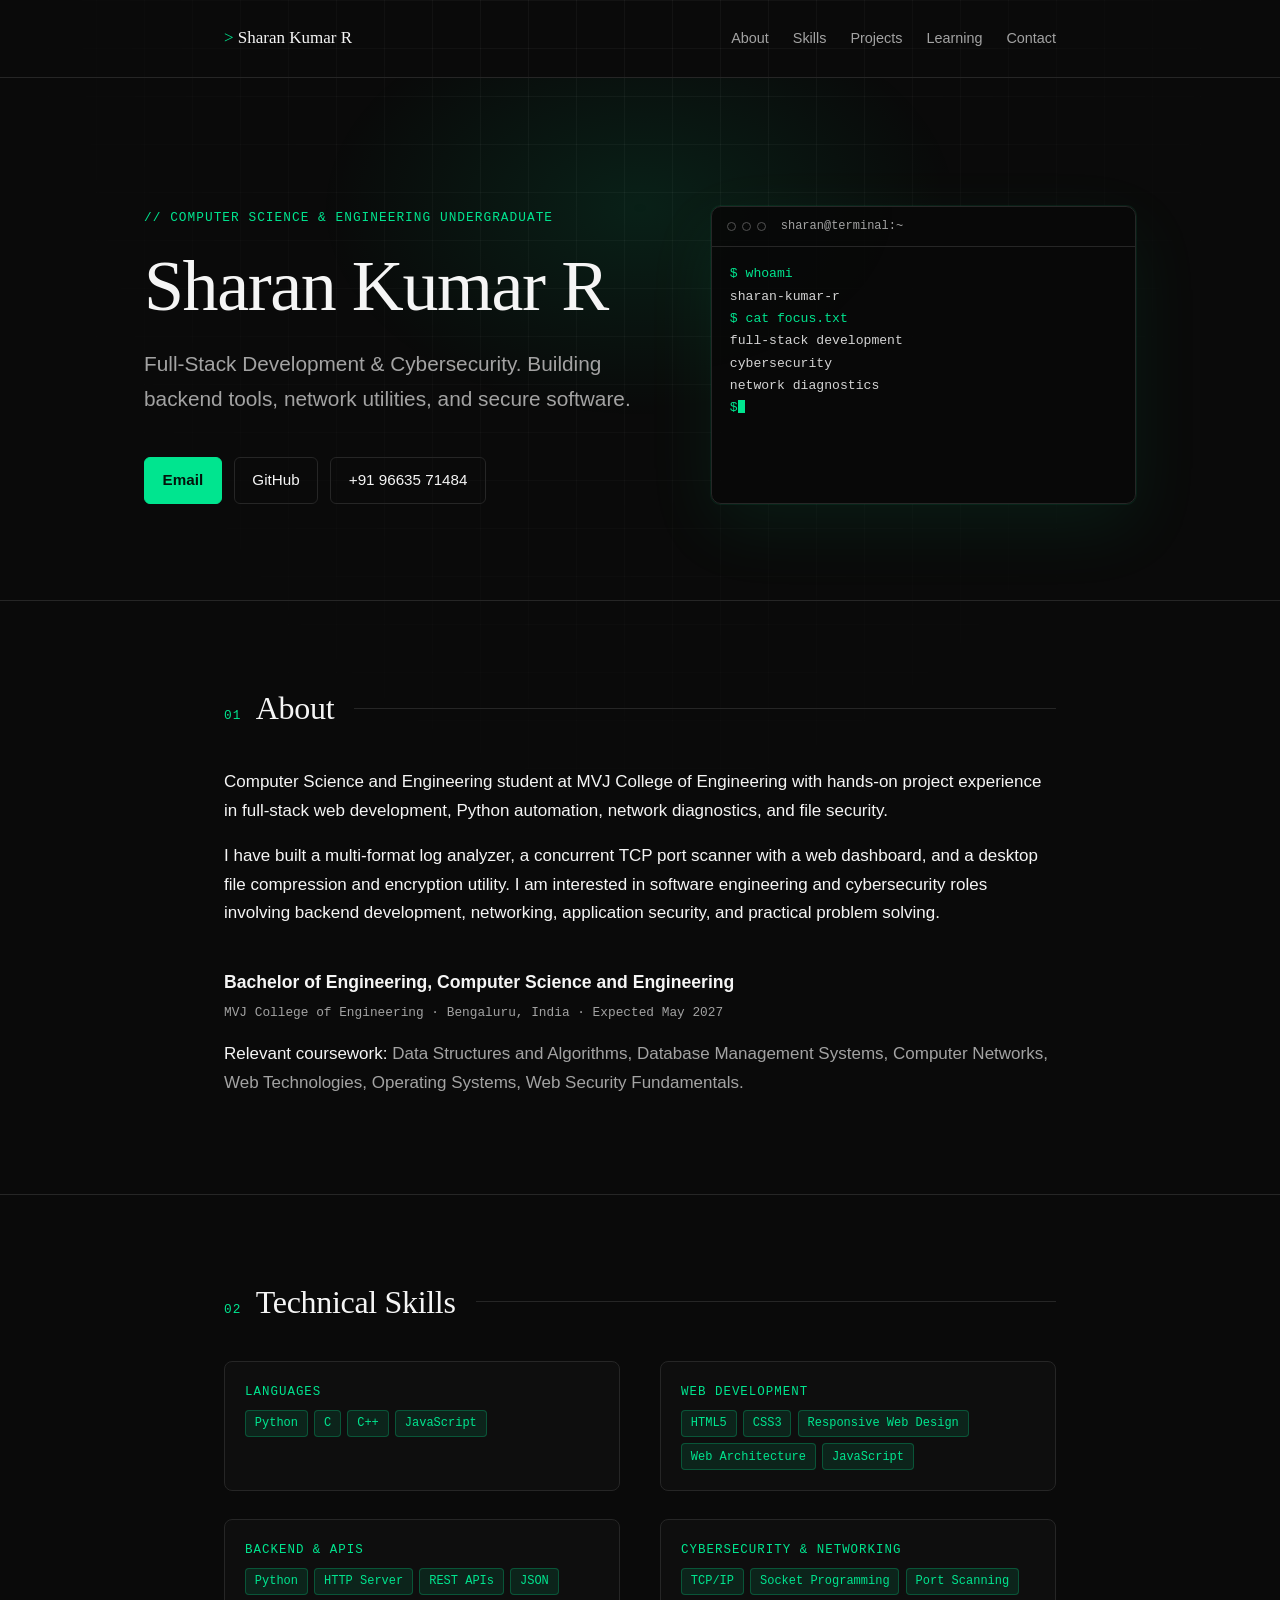
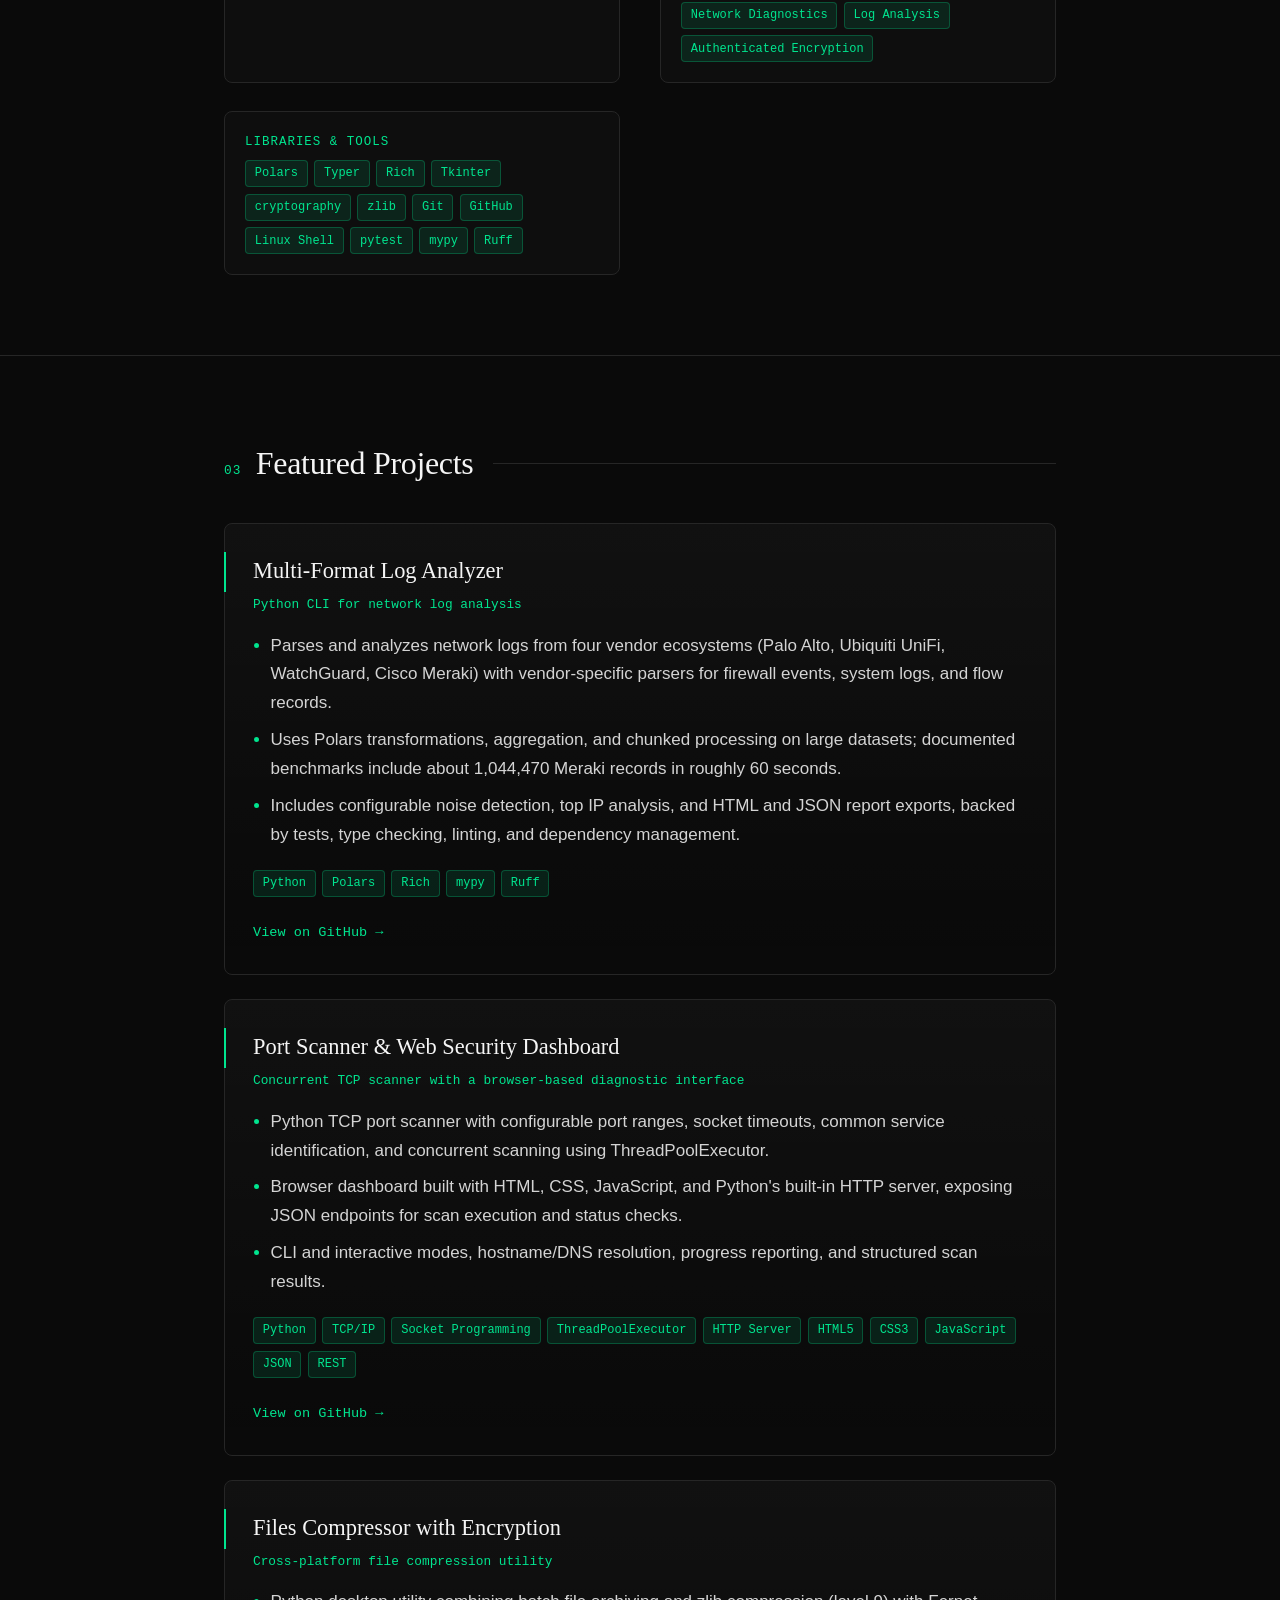
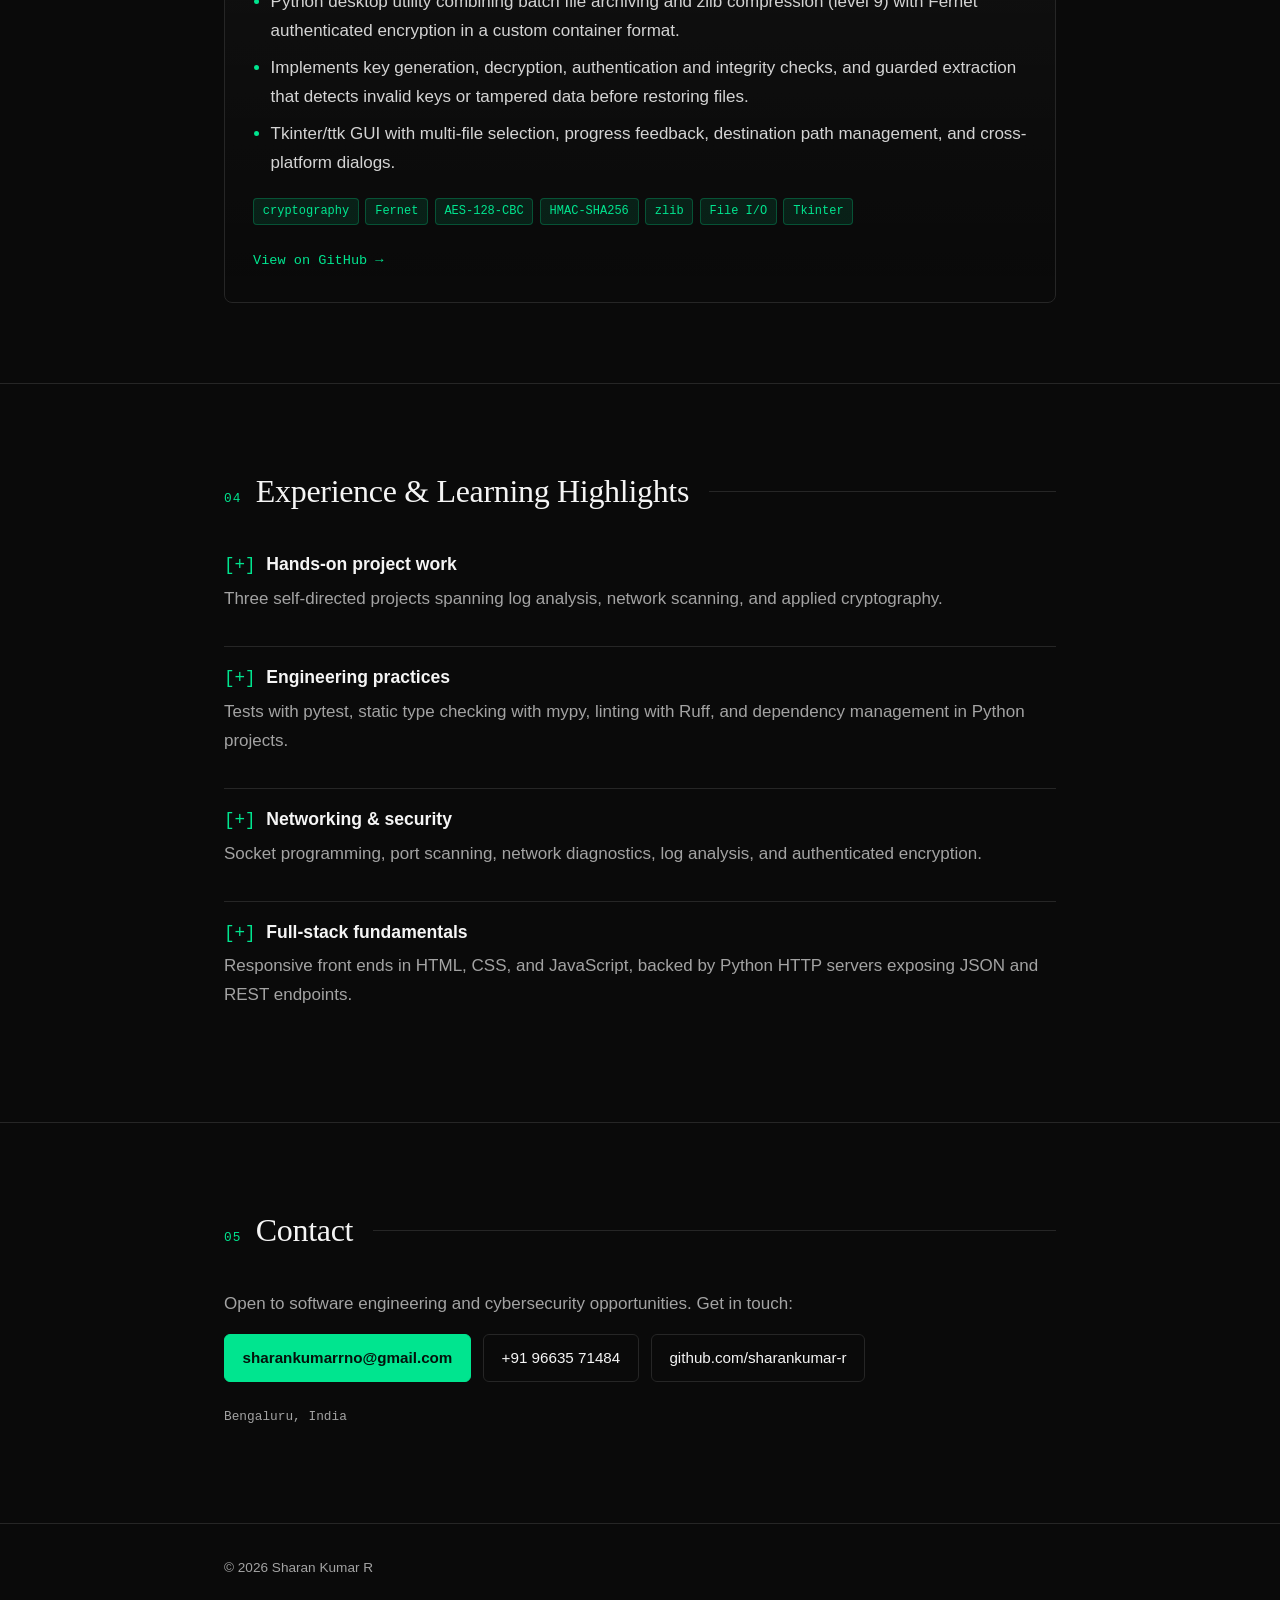
==== Sharan Kumar R — Computer Science Student.html @ fef44f64 "Separate HTML, CSS, and JavaScript into standalone files" ====
<!DOCTYPE html>
<html lang="en">
<head>
  <meta charset="utf-8">
  <meta name="viewport" content="width=device-width, initial-scale=1, viewport-fit=cover">
  <title>Sharan Kumar R — Computer Science Student</title>
  <meta name="description" content="Portfolio of Sharan Kumar R, Computer Science & Engineering undergraduate focused on full-stack development and cybersecurity.">
  <meta name="color-scheme" content="dark">
  <link rel="stylesheet" href="style.css">
</head>
<body>
  <a class="skip" href="#main">Skip to content</a>

  <header class="top">
    <div class="wrap">
      <a class="brand" href="#top">Sharan Kumar R</a>
      <nav aria-label="Primary">
        <ul>
          <li><a href="#about">About</a></li>
          <li><a href="#skills">Skills</a></li>
          <li><a href="#projects">Projects</a></li>
          <li><a href="#learning">Learning</a></li>
          <li><a href="#contact">Contact</a></li>
        </ul>
      </nav>
    </div>
  </header>

  <main id="main">
    <div class="hero" id="top">
      <div class="wrap">
        <div class="hero-text">
          <p class="eyebrow">Computer Science &amp; Engineering Undergraduate</p>
          <h1>Sharan Kumar R</h1>
          <p class="lead">Full-Stack Development &amp; Cybersecurity. Building backend tools, network utilities, and secure software.</p>
          <ul class="links" aria-label="Contact links">
            <li><a href="mailto:sharankumarrno@gmail.com">Email</a></li>
            <li><a href="https://github.com/sharankumar-r" rel="noopener">GitHub</a></li>
            <li><a href="tel:+919663571484">+91 96635 71484</a></li>
          </ul>
        </div>
        <div class="term" aria-hidden="true">
          <div class="term-bar"><i></i><i></i><i></i><b>sharan@terminal:~</b></div>
          <pre id="term-out"></pre>
        </div>
      </div>
    </div>

    <section id="about" aria-labelledby="about-h">
      <div class="wrap">
        <h2 id="about-h">About</h2>
        <p>Computer Science and Engineering student at MVJ College of Engineering with hands-on project experience in full-stack web development, Python automation, network diagnostics, and file security.</p>
        <p>I have built a multi-format log analyzer, a concurrent TCP port scanner with a web dashboard, and a desktop file compression and encryption utility. I am interested in software engineering and cybersecurity roles involving backend development, networking, application security, and practical problem solving.</p>

        <div class="edu">
          <h3>Bachelor of Engineering, Computer Science and Engineering</h3>
          <p class="meta">MVJ College of Engineering · Bengaluru, India · Expected May 2027</p>
          <p class="muted"><strong style="color:var(--fg);font-weight:500">Relevant coursework:</strong> Data Structures and Algorithms, Database Management Systems, Computer Networks, Web Technologies, Operating Systems, Web Security Fundamentals.</p>
        </div>
      </div>
    </section>

    <section id="skills" aria-labelledby="skills-h">
      <div class="wrap">
        <h2 id="skills-h">Technical Skills</h2>
        <dl class="skills" id="skills-list"></dl>
      </div>
    </section>

    <section id="projects" aria-labelledby="projects-h">
      <div class="wrap">
        <h2 id="projects-h">Featured Projects</h2>
        <div class="projects" id="projects-list"></div>
      </div>
    </section>

    <section id="learning" aria-labelledby="learning-h">
      <div class="wrap">
        <h2 id="learning-h">Experience &amp; Learning Highlights</h2>
        <ul class="highlights">
          <li><h3>Hands-on project work</h3><p class="muted">Three self-directed projects spanning log analysis, network scanning, and applied cryptography.</p></li>
          <li><h3>Engineering practices</h3><p class="muted">Tests with pytest, static type checking with mypy, linting with Ruff, and dependency management in Python projects.</p></li>
          <li><h3>Networking &amp; security</h3><p class="muted">Socket programming, port scanning, network diagnostics, log analysis, and authenticated encryption.</p></li>
          <li><h3>Full-stack fundamentals</h3><p class="muted">Responsive front ends in HTML, CSS, and JavaScript, backed by Python HTTP servers exposing JSON and REST endpoints.</p></li>
        </ul>
      </div>
    </section>

    <section id="contact" aria-labelledby="contact-h">
      <div class="wrap">
        <h2 id="contact-h">Contact</h2>
        <p class="muted">Open to software engineering and cybersecurity opportunities. Get in touch:</p>
        <ul class="links">
          <li><a href="mailto:sharankumarrno@gmail.com">sharankumarrno@gmail.com</a></li>
          <li><a href="tel:+919663571484">+91 96635 71484</a></li>
          <li><a href="https://github.com/sharankumar-r" rel="noopener">github.com/sharankumar-r</a></li>
        </ul>
        <p class="meta" style="margin-top:1.5rem">Bengaluru, India</p>
      </div>
    </section>
  </main>

  <footer>
    <div class="wrap">© <span id="year">2026</span> Sharan Kumar R</div>
  </footer>

  <noscript>
    <div class="wrap" style="padding-bottom:2rem">
      <p class="muted">Skills and projects require JavaScript. See GitHub: <a href="https://github.com/sharankumar-r">github.com/sharankumar-r</a>.</p>
    </div>
  </noscript>

  <script src="script.js"></script>
</body>
</html>
---- style.css ----
:root {
  --bg: #0a0a0a;
  --fg: #f5f5f5;
  --muted: #a3a3a3;
  --border: #262626;
  --border-hover: #525252;
  --accent: #00e58f;
  --accent-dim: rgba(0, 229, 143, 0.1);
  --serif: Georgia, "Times New Roman", serif;
  --sans: -apple-system, BlinkMacSystemFont, "Segoe UI", Roboto, Helvetica, Arial, sans-serif;
  --mono: ui-monospace, SFMono-Regular, Menlo, Consolas, monospace;
  --wrap: 880px;
  box-sizing: border-box;
  padding-top: env(safe-area-inset-top, 0px);
  padding-bottom: env(safe-area-inset-bottom, 0px);
}

*,
*::before,
*::after {
  box-sizing: inherit;
}

html {
  scroll-behavior: smooth;
  scroll-padding-top: 2rem;
  background: var(--bg);
}

body {
  margin: 0;
  background: transparent;
  color: var(--fg);
  font: 1.0625rem/1.7 var(--sans);
  -webkit-font-smoothing: antialiased;
  counter-reset: s;
}

body::before {
  content: "";
  position: fixed;
  inset: 0;
  z-index: -1;
  pointer-events: none;
  background-image:
    linear-gradient(rgba(255, 255, 255, 0.04) 1px, transparent 1px),
    linear-gradient(90deg, rgba(255, 255, 255, 0.04) 1px, transparent 1px);
  background-size: 48px 48px;
  -webkit-mask-image: radial-gradient(ellipse at 50% 0, #000 15%, transparent 70%);
  mask-image: radial-gradient(ellipse at 50% 0, #000 15%, transparent 70%);
}

::selection {
  background: var(--accent);
  color: #000;
}

@media (prefers-reduced-motion: reduce) {
  html {
    scroll-behavior: auto;
  }
  * {
    transition: none !important;
  }
}

a {
  color: inherit;
  text-decoration-color: var(--border-hover);
  text-underline-offset: 0.25em;
  transition: text-decoration-color 0.2s, color 0.2s;
}

a:hover {
  text-decoration-color: var(--fg);
}

:focus-visible {
  outline: 2px solid var(--fg);
  outline-offset: 3px;
}

.skip {
  position: absolute;
  left: -999px;
  top: 0;
  background: var(--fg);
  color: var(--bg);
  padding: 0.5rem 1rem;
}

.skip:focus {
  left: 1rem;
  top: 1rem;
  z-index: 10;
}

.wrap {
  max-width: var(--wrap);
  margin: 0 auto;
  padding: 0 1.5rem;
}

header.top {
  padding: 1.5rem 0;
  border-bottom: 1px solid var(--border);
}

header.top .wrap {
  display: flex;
  justify-content: space-between;
  align-items: center;
  gap: 1rem;
  flex-wrap: wrap;
}

.brand {
  font-family: var(--serif);
  text-decoration: none;
}

.brand::before {
  content: "> ";
  color: var(--accent);
}

nav ul {
  display: flex;
  gap: 1.5rem;
  list-style: none;
  margin: 0;
  padding: 0;
  flex-wrap: wrap;
}

nav a {
  color: var(--muted);
  text-decoration: none;
  font-size: 0.9rem;
}

nav a:hover {
  color: var(--accent);
}

.hero {
  position: relative;
  overflow: hidden;
  padding: clamp(4rem, 12vw, 8rem) 0 clamp(3rem, 8vw, 6rem);
}

.hero::before {
  content: "";
  position: absolute;
  top: -80px;
  left: 50%;
  width: 640px;
  max-width: 100%;
  height: 420px;
  transform: translateX(-50%);
  background: radial-gradient(closest-side, var(--accent-dim), transparent);
  pointer-events: none;
  z-index: -1;
}

.hero .wrap {
  max-width: 1040px;
  display: grid;
  grid-template-columns: minmax(0, 1.1fr) minmax(0, 0.9fr);
  gap: 3rem;
  align-items: center;
}

@media (max-width: 860px) {
  .hero .wrap {
    grid-template-columns: 1fr;
  }
}

.eyebrow {
  font-family: var(--mono);
  font-size: 0.8rem;
  letter-spacing: 0.08em;
  text-transform: uppercase;
  color: var(--accent);
  margin: 0 0 1.25rem;
}

.eyebrow::before {
  content: "// ";
}

h1 {
  font-family: var(--serif);
  font-weight: 400;
  font-size: clamp(2.5rem, 8vw, 4.5rem);
  line-height: 1.08;
  letter-spacing: -0.02em;
  margin: 0 0 1.25rem;
}

.lead {
  font-size: clamp(1.1rem, 2.5vw, 1.3rem);
  color: var(--muted);
  margin: 0 0 2.5rem;
  max-width: 34em;
}

.links {
  display: flex;
  flex-wrap: wrap;
  gap: 0.75rem;
  list-style: none;
  margin: 0;
  padding: 0;
}

.links a {
  display: inline-block;
  padding: 0.6rem 1.1rem;
  border: 1px solid var(--border);
  border-radius: 6px;
  text-decoration: none;
  font-size: 0.95rem;
  transition: border-color 0.2s;
}

.links a:hover {
  border-color: var(--accent);
  color: var(--accent);
}

.links li:first-child a {
  background: var(--accent);
  border-color: var(--accent);
  color: #04120b;
  font-weight: 600;
}

.links li:first-child a:hover {
  background: transparent;
  color: var(--accent);
}

.term {
  border: 1px solid var(--border);
  border-radius: 10px;
  background: rgba(8, 8, 8, 0.9);
  box-shadow: 0 0 0 1px rgba(0, 229, 143, 0.08), 0 24px 70px rgba(0, 229, 143, 0.08);
  overflow: hidden;
  font-family: var(--mono);
  font-size: 0.82rem;
}

.term-bar {
  display: flex;
  align-items: center;
  gap: 0.4rem;
  padding: 0.6rem 0.9rem;
  border-bottom: 1px solid var(--border);
  color: var(--muted);
}

.term-bar i {
  width: 9px;
  height: 9px;
  border-radius: 50%;
  border: 1px solid var(--border-hover);
}

.term-bar b {
  margin-left: 0.5rem;
  font-weight: 400;
  font-size: 0.75rem;
}

.term pre {
  margin: 0;
  padding: 1rem 1.1rem;
  min-height: 16rem;
  white-space: pre-wrap;
  color: #d4d4d4;
  line-height: 1.7;
  font: inherit;
}

.term .p,
.term .ok {
  color: var(--accent);
}

.caret {
  display: inline-block;
  width: 0.55em;
  height: 1em;
  background: var(--accent);
  vertical-align: -0.15em;
  animation: blink 1s steps(2) infinite;
}

@keyframes blink {
  50% {
    opacity: 0;
  }
}

@media (prefers-reduced-motion: reduce) {
  .caret {
    animation: none;
  }
}

section {
  padding: clamp(3rem, 7vw, 5rem) 0;
  border-top: 1px solid var(--border);
}

h2 {
  font-family: var(--serif);
  font-weight: 400;
  font-size: clamp(1.6rem, 4vw, 2rem);
  margin: 0 0 2rem;
  letter-spacing: -0.01em;
}

section h2 {
  display: flex;
  align-items: baseline;
}

section h2::before {
  counter-increment: s;
  content: "0" counter(s);
  font-family: var(--mono);
  font-size: 0.8rem;
  color: var(--accent);
  margin-right: 0.9rem;
  letter-spacing: 0.08em;
}

section h2::after {
  content: "";
  flex: 1;
  height: 1px;
  background: var(--border);
  margin-left: 1.25rem;
  align-self: center;
}

h3 {
  font-size: 1.1rem;
  font-weight: 600;
  margin: 0 0 0.25rem;
}

p {
  margin: 0 0 1rem;
}

.muted {
  color: var(--muted);
}

.meta {
  font-family: var(--mono);
  font-size: 0.8rem;
  color: var(--muted);
}

.edu {
  margin-top: 2.5rem;
}

.skills {
  display: grid;
  gap: 1.75rem 2.5rem;
  grid-template-columns: repeat(auto-fit, minmax(260px, 1fr));
  margin: 0;
}

.skills > div {
  border: 1px solid var(--border);
  border-radius: 8px;
  padding: 1.25rem;
  background: rgba(255, 255, 255, 0.02);
  transition: border-color 0.2s;
}

.skills > div:hover {
  border-color: rgba(0, 229, 143, 0.4);
}

.skills dt {
  font-family: var(--mono);
  font-size: 0.78rem;
  letter-spacing: 0.08em;
  text-transform: uppercase;
  color: var(--accent);
  margin-bottom: 0.4rem;
}

.skills dd {
  margin: 0;
}

.skills dd .tags {
  margin: 0;
}

.projects {
  display: grid;
  gap: 1.5rem;
}

.card {
  position: relative;
  background: linear-gradient(180deg, rgba(255, 255, 255, 0.03), transparent);
  border: 1px solid var(--border);
  border-radius: 8px;
  padding: 1.75rem;
  transition: border-color 0.2s, box-shadow 0.2s;
}

.card::before {
  content: "";
  position: absolute;
  left: -1px;
  top: 1.75rem;
  width: 2px;
  height: 2.5rem;
  background: var(--accent);
}

.card:hover,
.card:focus-within {
  border-color: rgba(0, 229, 143, 0.45);
  box-shadow: 0 0 36px rgba(0, 229, 143, 0.08);
}

.card h3 {
  font-family: var(--serif);
  font-weight: 400;
  font-size: 1.4rem;
}

.card .sub {
  font-family: var(--mono);
  font-size: 0.8rem;
  color: var(--accent);
  margin: 0 0 1rem;
}

.card ul.points {
  margin: 0 0 1.25rem;
  padding-left: 1.1rem;
  color: #d4d4d4;
}

.card ul.points li {
  margin-bottom: 0.5rem;
}

.card ul.points li::marker {
  color: var(--accent);
}

.tags {
  display: flex;
  flex-wrap: wrap;
  gap: 0.4rem;
  list-style: none;
  margin: 0 0 1.25rem;
  padding: 0;
}

.tags li {
  border: 1px solid rgba(0, 229, 143, 0.25);
  border-radius: 4px;
  padding: 0.15rem 0.55rem;
  font-family: var(--mono);
  font-size: 0.75rem;
  color: var(--accent);
  background: var(--accent-dim);
}

.card a.repo {
  color: var(--accent);
  text-decoration: none;
  font-family: var(--mono);
  font-size: 0.85rem;
}

.card a.repo:hover {
  text-decoration: underline;
}

.highlights {
  list-style: none;
  margin: 0;
  padding: 0;
}

.highlights li {
  padding: 1rem 0;
  border-bottom: 1px solid var(--border);
}

.highlights li:first-child {
  padding-top: 0;
}

.highlights li:last-child {
  border-bottom: 0;
}

.highlights h3::before {
  content: "[+] ";
  color: var(--accent);
  font-family: var(--mono);
  font-weight: 400;
}

footer {
  border-top: 1px solid var(--border);
  padding: 2rem 0;
  color: var(--muted);
  font-size: 0.85rem;
}

@media (max-width: 480px) {
  .card {
    padding: 1.25rem;
  }
  nav ul {
    gap: 1rem;
  }
}
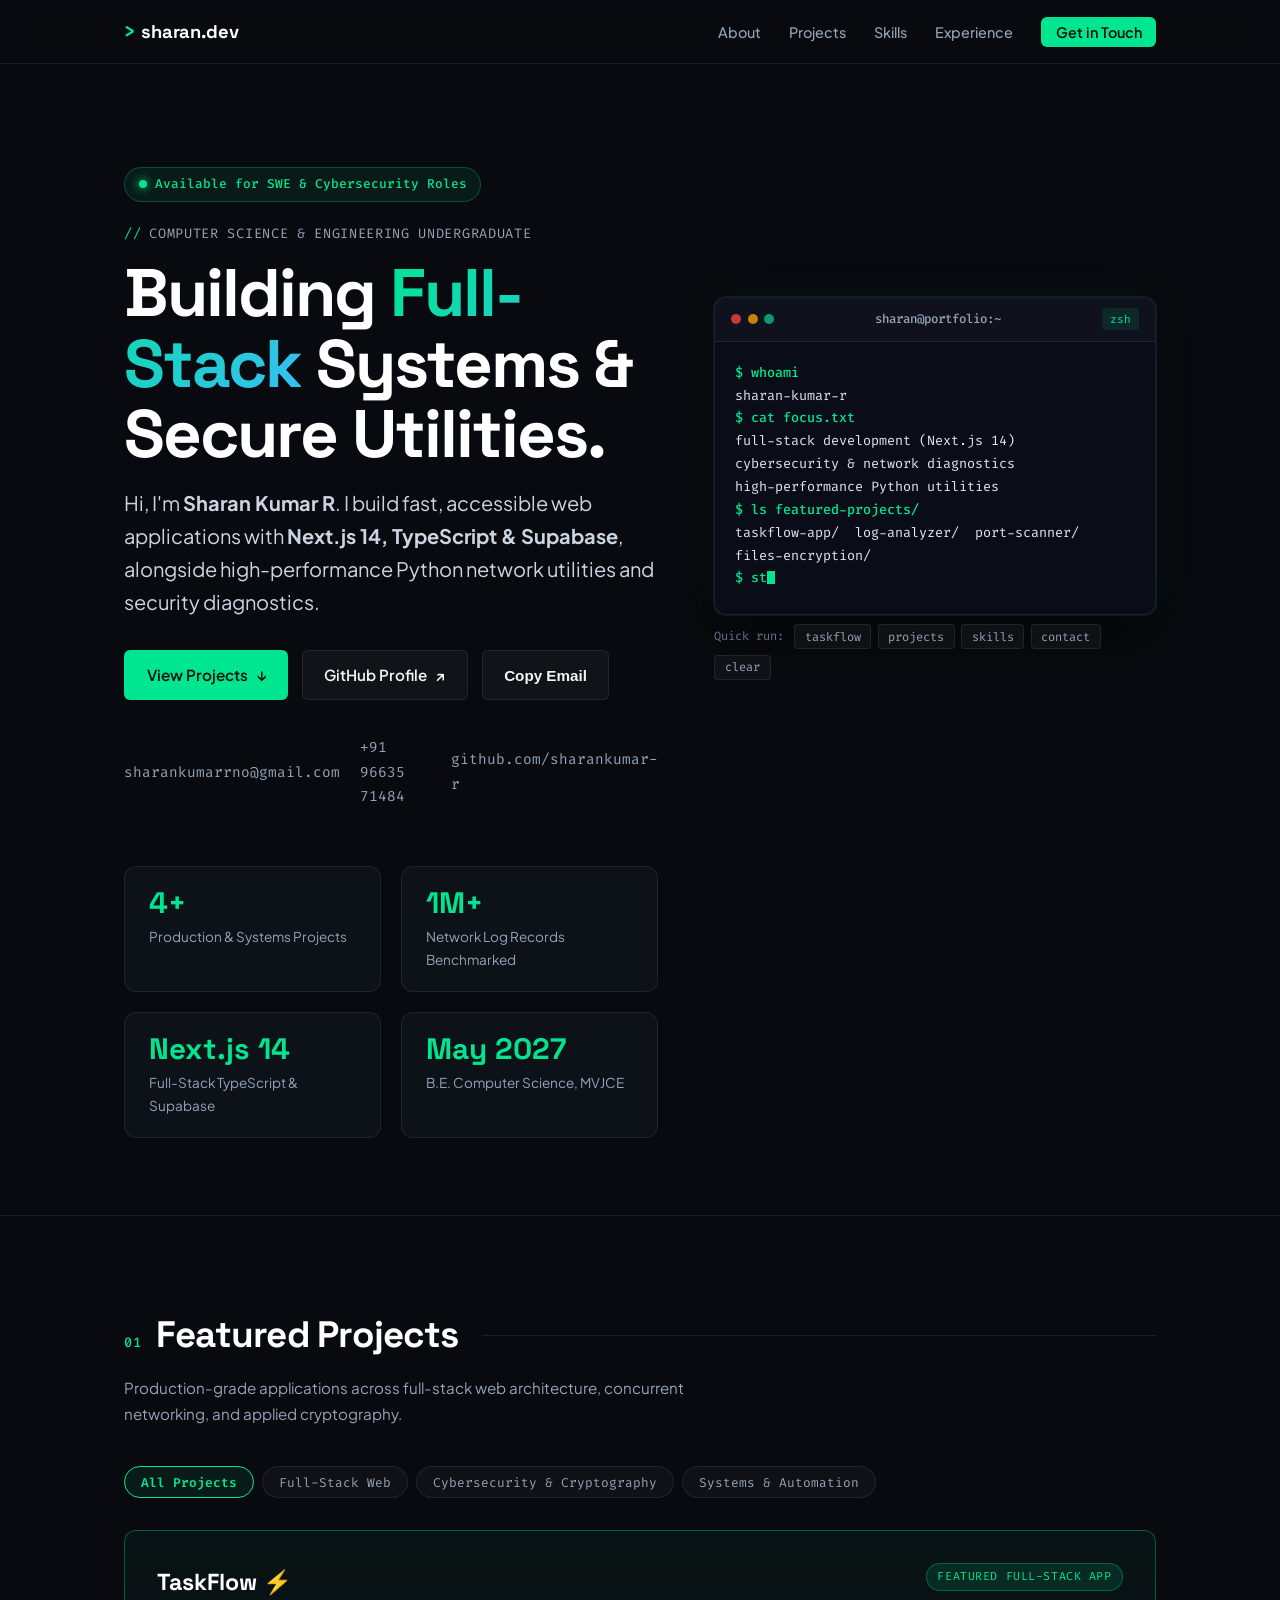
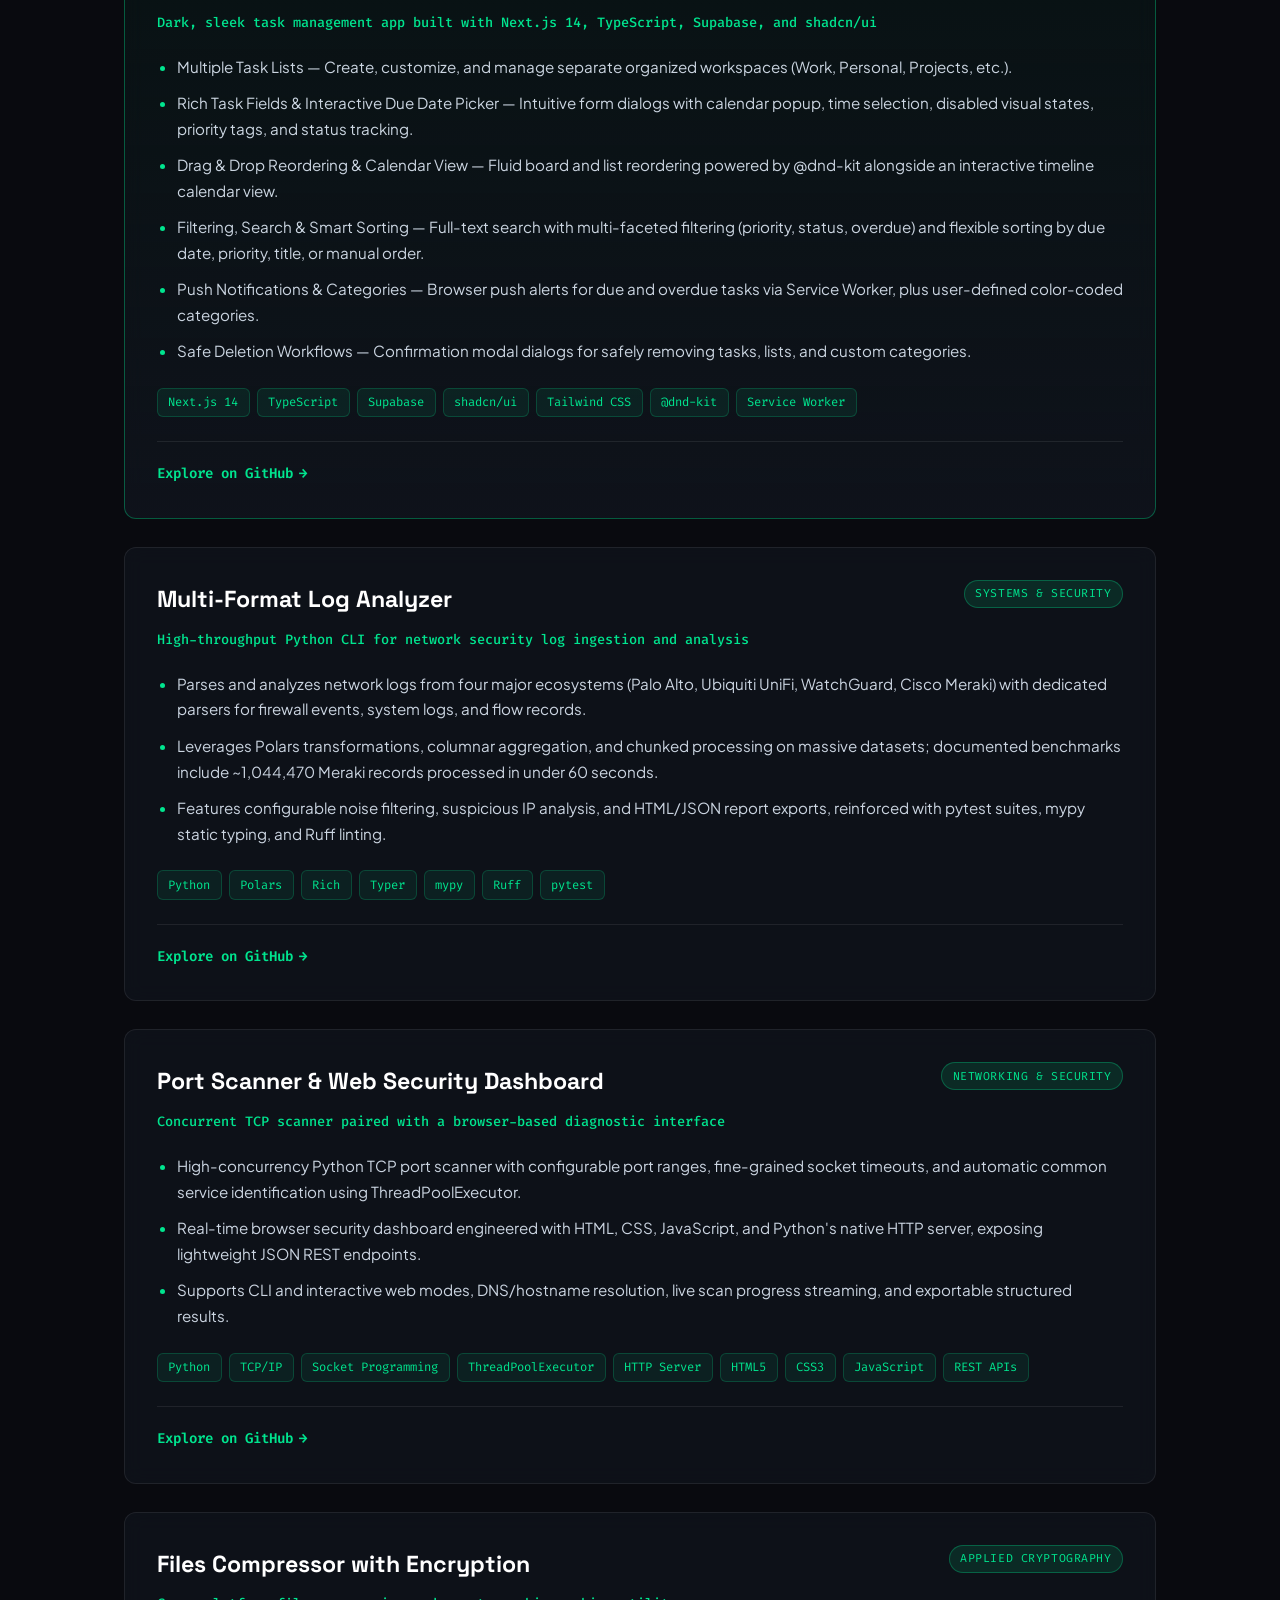
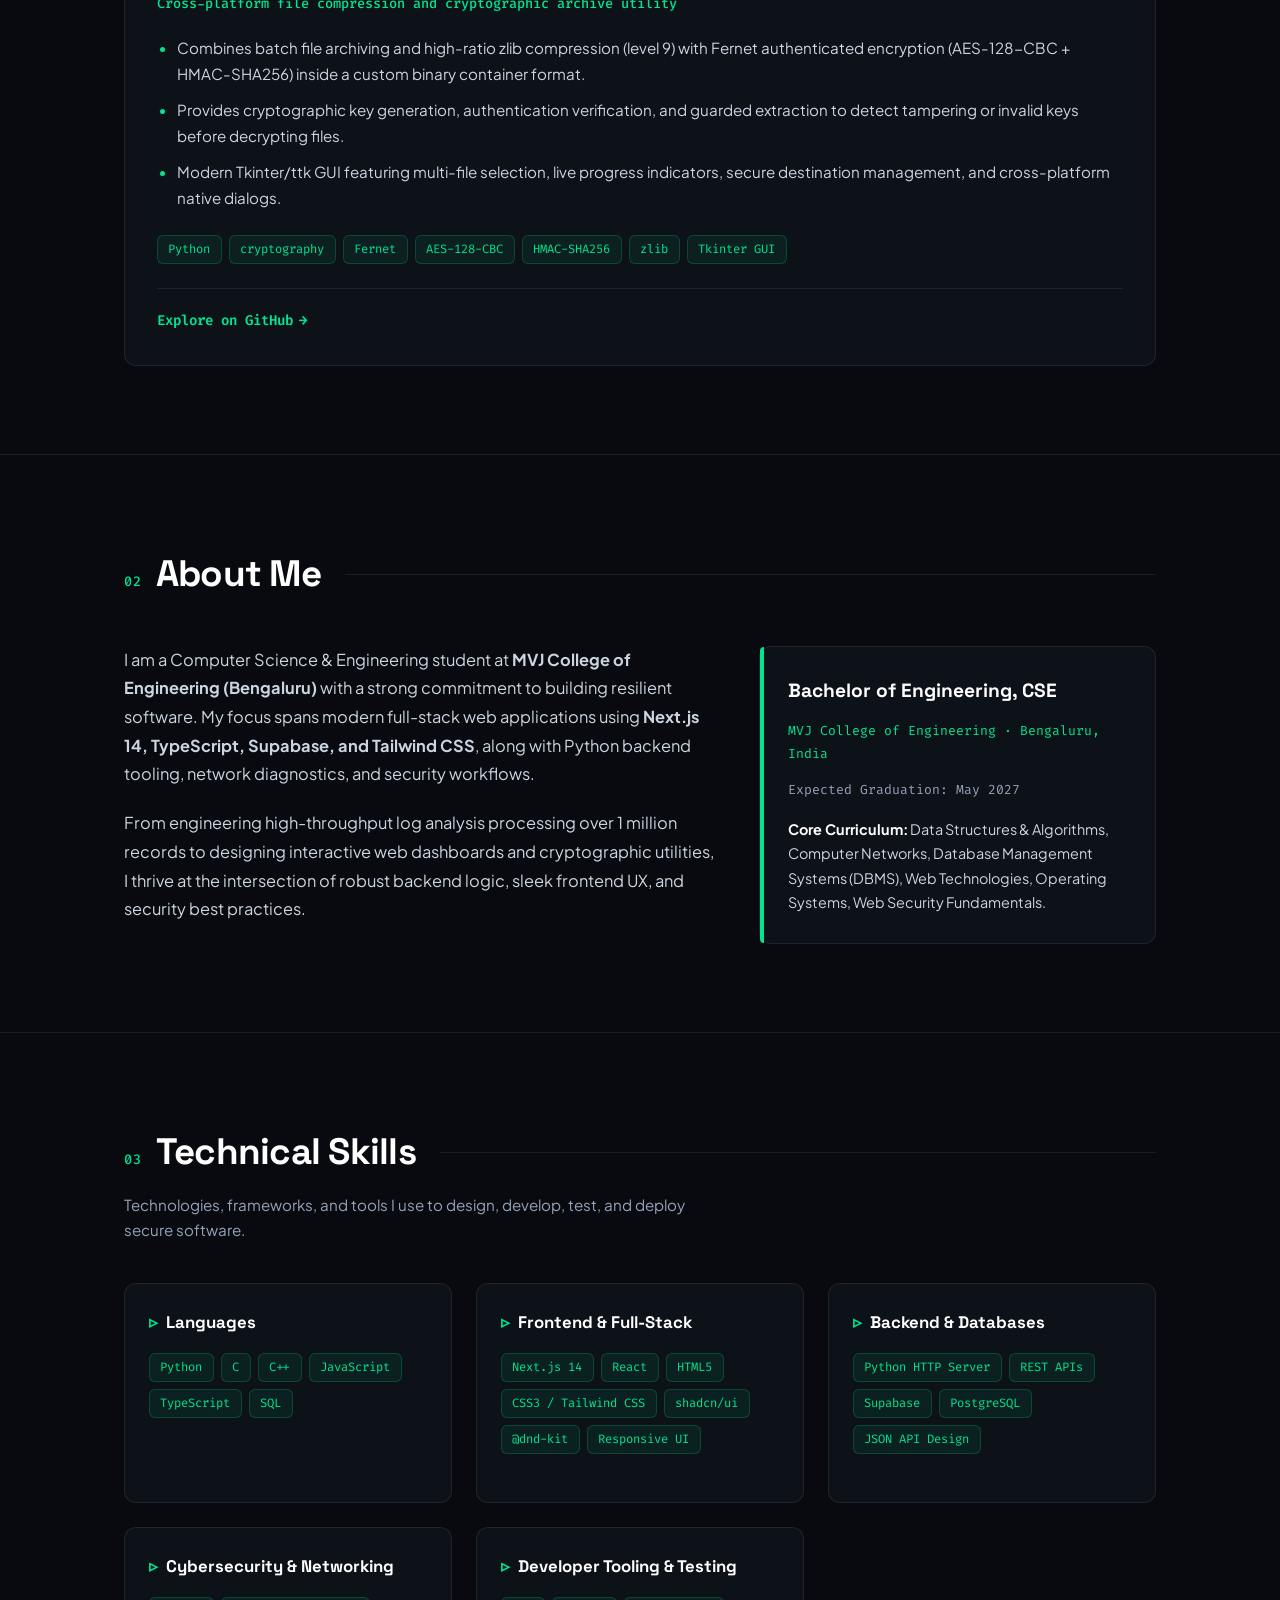
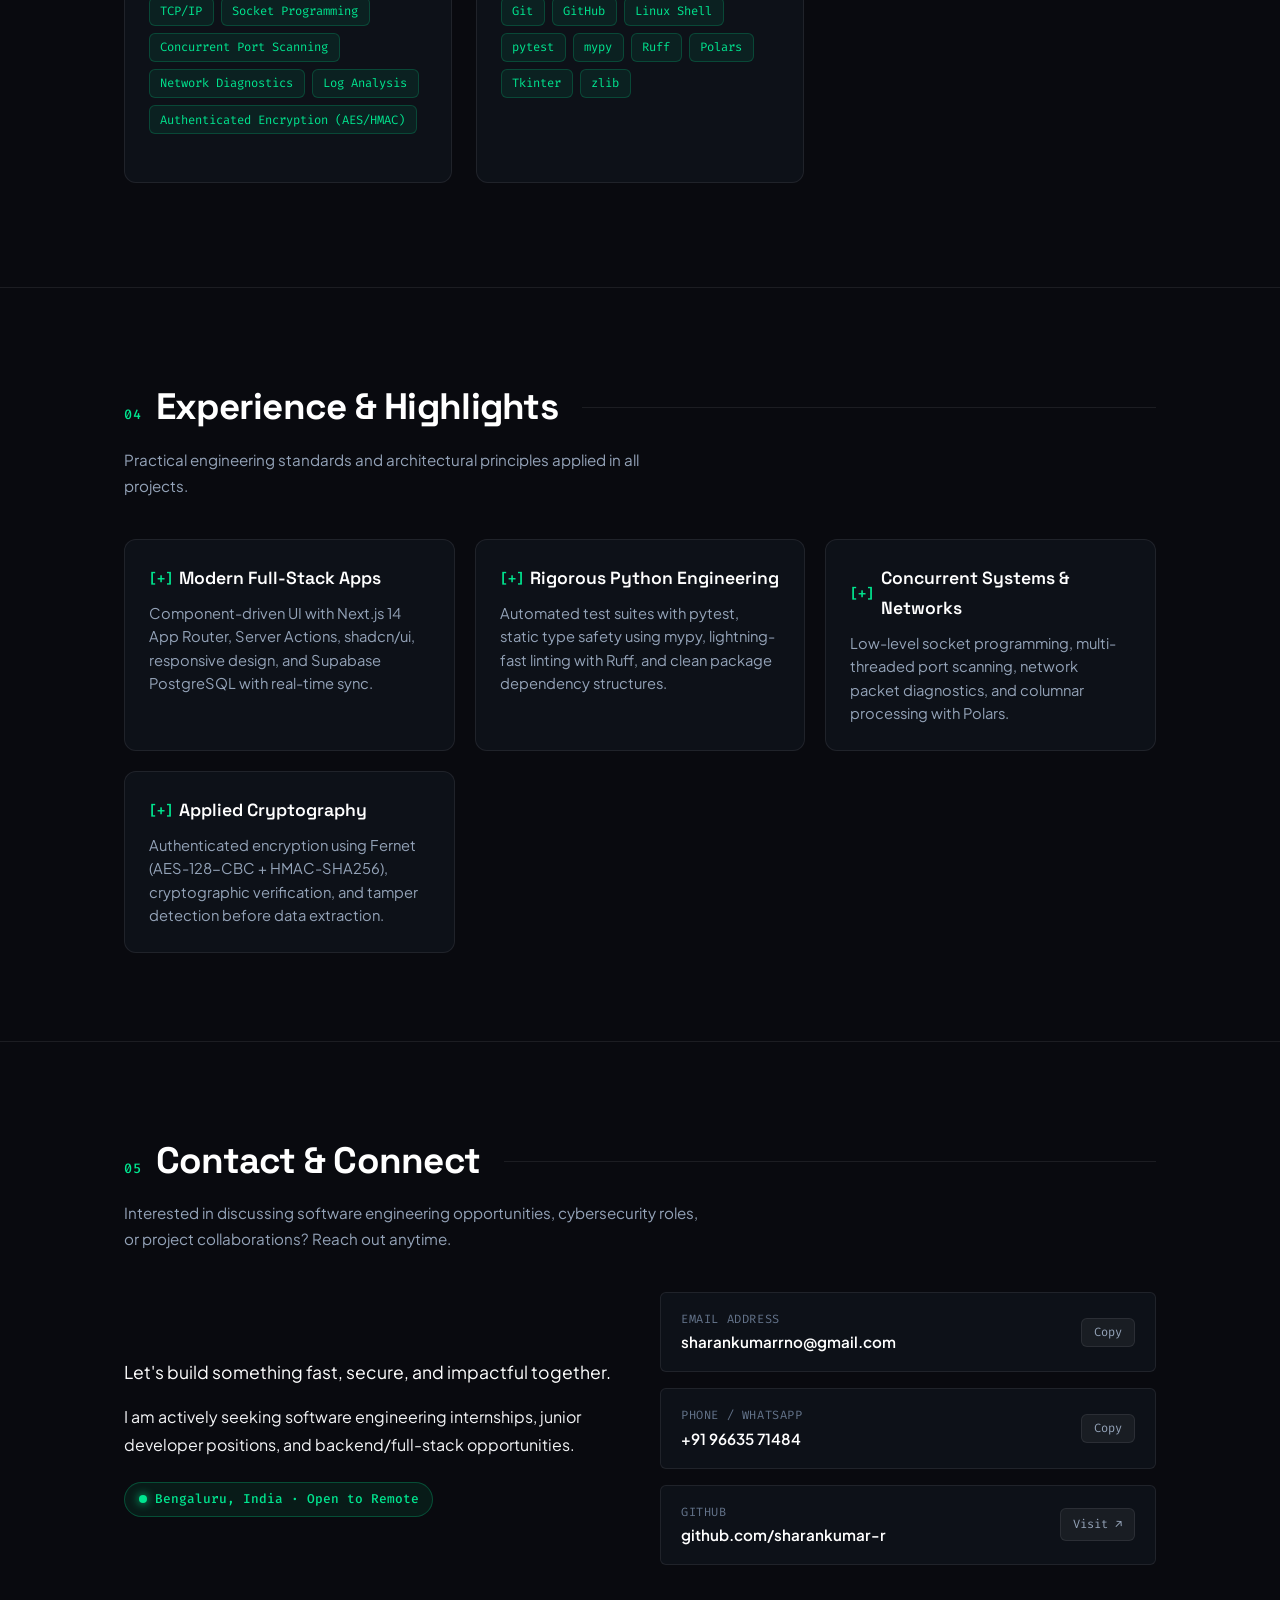
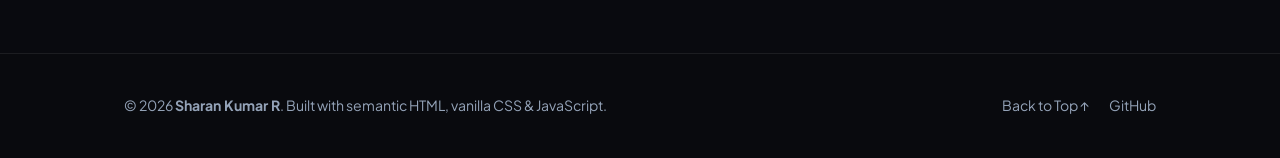
==== commit 963826c7: "Enhance portfolio design and add TaskFlow project" ====
--- a/Sharan Kumar R — Computer Science Student.html
+++ b/Sharan Kumar R — Computer Science Student.html
@@ -3,110 +3,303 @@
 <head>
   <meta charset="utf-8">
   <meta name="viewport" content="width=device-width, initial-scale=1, viewport-fit=cover">
-  <title>Sharan Kumar R — Computer Science Student</title>
-  <meta name="description" content="Portfolio of Sharan Kumar R, Computer Science & Engineering undergraduate focused on full-stack development and cybersecurity.">
+  <title>Sharan Kumar R — Full-Stack Developer & Cybersecurity</title>
+  <meta name="description" content="Portfolio of Sharan Kumar R, Computer Science & Engineering undergraduate building modern full-stack web applications, Python backend utilities, and cybersecurity tools.">
   <meta name="color-scheme" content="dark">
+  <meta property="og:title" content="Sharan Kumar R — Portfolio">
+  <meta property="og:description" content="Full-Stack Development & Cybersecurity: Next.js 14, Python, Supabase, Networking, and Cryptography.">
+  <meta property="og:type" content="website">
+
+  <!-- Google Fonts Preconnect -->
+  <link rel="preconnect" href="https://fonts.googleapis.com">
+  <link rel="preconnect" href="https://fonts.gstatic.com" crossorigin>
+  <link href="https://fonts.googleapis.com/css2?family=Fira+Code:wght@400;500;600&family=Plus+Jakarta+Sans:wght@300;400;500;600;700;800&family=Space+Grotesk:wght@500;600;700&display=swap" rel="stylesheet">
+
   <link rel="stylesheet" href="style.css">
 </head>
 <body>
   <a class="skip" href="#main">Skip to content</a>
 
+  <!-- Header & Navigation -->
   <header class="top">
     <div class="wrap">
-      <a class="brand" href="#top">Sharan Kumar R</a>
-      <nav aria-label="Primary">
+      <a class="brand" href="#top">
+        <span class="prompt-prefix">&gt;</span>
+        <span>sharan.dev</span>
+      </a>
+      <nav aria-label="Primary Navigation">
         <ul>
           <li><a href="#about">About</a></li>
+          <li><a href="#projects">Projects</a></li>
           <li><a href="#skills">Skills</a></li>
-          <li><a href="#projects">Projects</a></li>
-          <li><a href="#learning">Learning</a></li>
-          <li><a href="#contact">Contact</a></li>
+          <li><a href="#learning">Experience</a></li>
+          <li><a href="#contact" class="nav-cta">Get in Touch</a></li>
         </ul>
       </nav>
     </div>
   </header>
 
   <main id="main">
+    <!-- Hero Section -->
     <div class="hero" id="top">
       <div class="wrap">
         <div class="hero-text">
+          <div class="status-pill">
+            <span class="status-dot"></span>
+            <span>Available for SWE &amp; Cybersecurity Roles</span>
+          </div>
           <p class="eyebrow">Computer Science &amp; Engineering Undergraduate</p>
-          <h1>Sharan Kumar R</h1>
-          <p class="lead">Full-Stack Development &amp; Cybersecurity. Building backend tools, network utilities, and secure software.</p>
-          <ul class="links" aria-label="Contact links">
-            <li><a href="mailto:sharankumarrno@gmail.com">Email</a></li>
-            <li><a href="https://github.com/sharankumar-r" rel="noopener">GitHub</a></li>
+          <h1>Building <span class="highlight-text">Full-Stack</span> Systems &amp; Secure Utilities.</h1>
+          <p class="lead">
+            Hi, I'm <strong>Sharan Kumar R</strong>. I build fast, accessible web applications with <strong>Next.js 14, TypeScript &amp; Supabase</strong>, alongside high-performance Python network utilities and security diagnostics.
+          </p>
+
+          <div class="hero-actions">
+            <a href="#projects" class="btn btn-primary">
+              <span>View Projects</span>
+              <span aria-hidden="true">↓</span>
+            </a>
+            <a href="https://github.com/sharankumar-r" target="_blank" rel="noopener noreferrer" class="btn btn-secondary">
+              <span>GitHub Profile</span>
+              <span aria-hidden="true">↗</span>
+            </a>
+            <button type="button" class="btn btn-secondary copy-email-btn" aria-label="Copy Email to clipboard">
+              <span>Copy Email</span>
+            </button>
+          </div>
+
+          <ul class="social-links" aria-label="Quick contact links">
+            <li><a href="mailto:sharankumarrno@gmail.com">sharankumarrno@gmail.com</a></li>
             <li><a href="tel:+919663571484">+91 96635 71484</a></li>
+            <li><a href="https://github.com/sharankumar-r" target="_blank" rel="noopener">github.com/sharankumar-r</a></li>
           </ul>
         </div>
-        <div class="term" aria-hidden="true">
-          <div class="term-bar"><i></i><i></i><i></i><b>sharan@terminal:~</b></div>
-          <pre id="term-out"></pre>
+
+        <!-- Interactive Terminal Simulator -->
+        <div class="term-container">
+          <div class="term" aria-label="Interactive Terminal Simulator">
+            <div class="term-bar">
+              <div class="term-dots">
+                <i></i><i></i><i></i>
+              </div>
+              <span class="term-title">sharan@portfolio:~</span>
+              <span class="term-badge">zsh</span>
+            </div>
+            <pre id="term-out" tabindex="0"></pre>
+          </div>
+          <div class="term-shortcuts">
+            <span>Quick run:</span>
+            <button type="button" class="term-btn" data-cmd="taskflow">taskflow</button>
+            <button type="button" class="term-btn" data-cmd="projects">projects</button>
+            <button type="button" class="term-btn" data-cmd="skills">skills</button>
+            <button type="button" class="term-btn" data-cmd="contact">contact</button>
+            <button type="button" class="term-btn" data-cmd="clear">clear</button>
+          </div>
+        </div>
+      </div>
+
+      <!-- Quick Metrics Grid -->
+      <div class="wrap">
+        <div class="stats-grid">
+          <div class="stat-card">
+            <div class="stat-value">4+</div>
+            <div class="stat-label">Production &amp; Systems Projects</div>
+          </div>
+          <div class="stat-card">
+            <div class="stat-value">1M+</div>
+            <div class="stat-label">Network Log Records Benchmarked</div>
+          </div>
+          <div class="stat-card">
+            <div class="stat-value">Next.js 14</div>
+            <div class="stat-label">Full-Stack TypeScript &amp; Supabase</div>
+          </div>
+          <div class="stat-card">
+            <div class="stat-value">May 2027</div>
+            <div class="stat-label">B.E. Computer Science, MVJCE</div>
+          </div>
         </div>
       </div>
     </div>
 
+    <!-- Featured Projects Section -->
+    <section id="projects" aria-labelledby="projects-h">
+      <div class="wrap">
+        <div class="section-head">
+          <h2 id="projects-h">
+            <span class="sec-num">01</span>
+            <span>Featured Projects</span>
+            <span class="sec-rule"></span>
+          </h2>
+          <p class="section-desc">Production-grade applications across full-stack web architecture, concurrent networking, and applied cryptography.</p>
+        </div>
+
+        <!-- Project Filtering Tabs -->
+        <div class="project-filters" role="group" aria-label="Filter projects by category">
+          <button type="button" class="filter-btn active" data-filter="all">All Projects</button>
+          <button type="button" class="filter-btn" data-filter="fullstack">Full-Stack Web</button>
+          <button type="button" class="filter-btn" data-filter="cybersecurity">Cybersecurity &amp; Cryptography</button>
+          <button type="button" class="filter-btn" data-filter="systems">Systems &amp; Automation</button>
+        </div>
+
+        <div class="projects-grid" id="projects-list"></div>
+      </div>
+    </section>
+
+    <!-- About Section -->
     <section id="about" aria-labelledby="about-h">
       <div class="wrap">
-        <h2 id="about-h">About</h2>
-        <p>Computer Science and Engineering student at MVJ College of Engineering with hands-on project experience in full-stack web development, Python automation, network diagnostics, and file security.</p>
-        <p>I have built a multi-format log analyzer, a concurrent TCP port scanner with a web dashboard, and a desktop file compression and encryption utility. I am interested in software engineering and cybersecurity roles involving backend development, networking, application security, and practical problem solving.</p>
-
-        <div class="edu">
-          <h3>Bachelor of Engineering, Computer Science and Engineering</h3>
-          <p class="meta">MVJ College of Engineering · Bengaluru, India · Expected May 2027</p>
-          <p class="muted"><strong style="color:var(--fg);font-weight:500">Relevant coursework:</strong> Data Structures and Algorithms, Database Management Systems, Computer Networks, Web Technologies, Operating Systems, Web Security Fundamentals.</p>
-        </div>
-      </div>
-    </section>
-
+        <div class="section-head">
+          <h2 id="about-h">
+            <span class="sec-num">02</span>
+            <span>About Me</span>
+            <span class="sec-rule"></span>
+          </h2>
+        </div>
+
+        <div class="about-grid">
+          <div class="about-text">
+            <p>
+              I am a Computer Science &amp; Engineering student at <strong>MVJ College of Engineering (Bengaluru)</strong> with a strong commitment to building resilient software. My focus spans modern full-stack web applications using <strong>Next.js 14, TypeScript, Supabase, and Tailwind CSS</strong>, along with Python backend tooling, network diagnostics, and security workflows.
+            </p>
+            <p>
+              From engineering high-throughput log analysis processing over 1 million records to designing interactive web dashboards and cryptographic utilities, I thrive at the intersection of robust backend logic, sleek frontend UX, and security best practices.
+            </p>
+          </div>
+
+          <div class="edu-card">
+            <h3>Bachelor of Engineering, CSE</h3>
+            <p class="meta">MVJ College of Engineering · Bengaluru, India</p>
+            <p class="meta" style="color:var(--muted)">Expected Graduation: May 2027</p>
+            <p style="font-size:0.9rem; color:#cbd5e1; margin-top:1rem; margin-bottom:0">
+              <strong style="color:var(--fg-bright)">Core Curriculum:</strong> Data Structures &amp; Algorithms, Computer Networks, Database Management Systems (DBMS), Web Technologies, Operating Systems, Web Security Fundamentals.
+            </p>
+          </div>
+        </div>
+      </div>
+    </section>
+
+    <!-- Technical Skills Section -->
     <section id="skills" aria-labelledby="skills-h">
       <div class="wrap">
-        <h2 id="skills-h">Technical Skills</h2>
-        <dl class="skills" id="skills-list"></dl>
-      </div>
-    </section>
-
-    <section id="projects" aria-labelledby="projects-h">
-      <div class="wrap">
-        <h2 id="projects-h">Featured Projects</h2>
-        <div class="projects" id="projects-list"></div>
-      </div>
-    </section>
-
+        <div class="section-head">
+          <h2 id="skills-h">
+            <span class="sec-num">03</span>
+            <span>Technical Skills</span>
+            <span class="sec-rule"></span>
+          </h2>
+          <p class="section-desc">Technologies, frameworks, and tools I use to design, develop, test, and deploy secure software.</p>
+        </div>
+        <dl class="skills-grid" id="skills-list"></dl>
+      </div>
+    </section>
+
+    <!-- Experience & Highlights Section -->
     <section id="learning" aria-labelledby="learning-h">
       <div class="wrap">
-        <h2 id="learning-h">Experience &amp; Learning Highlights</h2>
-        <ul class="highlights">
-          <li><h3>Hands-on project work</h3><p class="muted">Three self-directed projects spanning log analysis, network scanning, and applied cryptography.</p></li>
-          <li><h3>Engineering practices</h3><p class="muted">Tests with pytest, static type checking with mypy, linting with Ruff, and dependency management in Python projects.</p></li>
-          <li><h3>Networking &amp; security</h3><p class="muted">Socket programming, port scanning, network diagnostics, log analysis, and authenticated encryption.</p></li>
-          <li><h3>Full-stack fundamentals</h3><p class="muted">Responsive front ends in HTML, CSS, and JavaScript, backed by Python HTTP servers exposing JSON and REST endpoints.</p></li>
-        </ul>
-      </div>
-    </section>
-
+        <div class="section-head">
+          <h2 id="learning-h">
+            <span class="sec-num">04</span>
+            <span>Experience &amp; Highlights</span>
+            <span class="sec-rule"></span>
+          </h2>
+          <p class="section-desc">Practical engineering standards and architectural principles applied in all projects.</p>
+        </div>
+
+        <div class="highlights-grid">
+          <div class="highlight-box">
+            <h3>Modern Full-Stack Apps</h3>
+            <p>Component-driven UI with Next.js 14 App Router, Server Actions, shadcn/ui, responsive design, and Supabase PostgreSQL with real-time sync.</p>
+          </div>
+          <div class="highlight-box">
+            <h3>Rigorous Python Engineering</h3>
+            <p>Automated test suites with pytest, static type safety using mypy, lightning-fast linting with Ruff, and clean package dependency structures.</p>
+          </div>
+          <div class="highlight-box">
+            <h3>Concurrent Systems &amp; Networks</h3>
+            <p>Low-level socket programming, multi-threaded port scanning, network packet diagnostics, and columnar processing with Polars.</p>
+          </div>
+          <div class="highlight-box">
+            <h3>Applied Cryptography</h3>
+            <p>Authenticated encryption using Fernet (AES-128-CBC + HMAC-SHA256), cryptographic verification, and tamper detection before data extraction.</p>
+          </div>
+        </div>
+      </div>
+    </section>
+
+    <!-- Contact Section -->
     <section id="contact" aria-labelledby="contact-h">
       <div class="wrap">
-        <h2 id="contact-h">Contact</h2>
-        <p class="muted">Open to software engineering and cybersecurity opportunities. Get in touch:</p>
-        <ul class="links">
-          <li><a href="mailto:sharankumarrno@gmail.com">sharankumarrno@gmail.com</a></li>
-          <li><a href="tel:+919663571484">+91 96635 71484</a></li>
-          <li><a href="https://github.com/sharankumar-r" rel="noopener">github.com/sharankumar-r</a></li>
-        </ul>
-        <p class="meta" style="margin-top:1.5rem">Bengaluru, India</p>
+        <div class="section-head">
+          <h2 id="contact-h">
+            <span class="sec-num">05</span>
+            <span>Contact &amp; Connect</span>
+            <span class="sec-rule"></span>
+          </h2>
+          <p class="section-desc">Interested in discussing software engineering opportunities, cybersecurity roles, or project collaborations? Reach out anytime.</p>
+        </div>
+
+        <div class="contact-container">
+          <div>
+            <p style="font-size:1.1rem; color:var(--fg-bright); margin-bottom:1rem">
+              Let's build something fast, secure, and impactful together.
+            </p>
+            <p class="muted">
+              I am actively seeking software engineering internships, junior developer positions, and backend/full-stack opportunities.
+            </p>
+            <div style="margin-top:1.5rem">
+              <span class="status-pill" style="margin:0">
+                <span class="status-dot"></span>
+                <span>Bengaluru, India · Open to Remote</span>
+              </span>
+            </div>
+          </div>
+
+          <div class="contact-card-list">
+            <div class="contact-item">
+              <div class="contact-item-left">
+                <span class="contact-item-label">Email Address</span>
+                <a href="mailto:sharankumarrno@gmail.com" class="contact-item-val">sharankumarrno@gmail.com</a>
+              </div>
+              <button type="button" class="copy-btn copy-email-btn" aria-label="Copy Email">Copy</button>
+            </div>
+
+            <div class="contact-item">
+              <div class="contact-item-left">
+                <span class="contact-item-label">Phone / WhatsApp</span>
+                <a href="tel:+919663571484" class="contact-item-val">+91 96635 71484</a>
+              </div>
+              <button type="button" class="copy-btn copy-phone-btn" aria-label="Copy Phone">Copy</button>
+            </div>
+
+            <div class="contact-item">
+              <div class="contact-item-left">
+                <span class="contact-item-label">GitHub</span>
+                <a href="https://github.com/sharankumar-r" target="_blank" rel="noopener noreferrer" class="contact-item-val">github.com/sharankumar-r</a>
+              </div>
+              <a href="https://github.com/sharankumar-r" target="_blank" rel="noopener noreferrer" class="copy-btn">Visit ↗</a>
+            </div>
+          </div>
+        </div>
       </div>
     </section>
   </main>
 
+  <!-- Footer -->
   <footer>
-    <div class="wrap">© <span id="year">2026</span> Sharan Kumar R</div>
+    <div class="wrap">
+      <div>
+        © <span id="year">2026</span> <strong>Sharan Kumar R</strong>. Built with semantic HTML, vanilla CSS &amp; JavaScript.
+      </div>
+      <ul class="footer-nav">
+        <li><a href="#top">Back to Top ↑</a></li>
+        <li><a href="https://github.com/sharankumar-r" target="_blank" rel="noopener noreferrer">GitHub</a></li>
+      </ul>
+    </div>
   </footer>
 
   <noscript>
-    <div class="wrap" style="padding-bottom:2rem">
-      <p class="muted">Skills and projects require JavaScript. See GitHub: <a href="https://github.com/sharankumar-r">github.com/sharankumar-r</a>.</p>
+    <div class="wrap" style="padding: 2rem 0;">
+      <p class="muted">Skills and dynamic features require JavaScript. Explore all source repositories directly on <a href="https://github.com/sharankumar-r" style="color:var(--accent)">GitHub: github.com/sharankumar-r</a>.</p>
     </div>
   </noscript>
 
--- a/style.css
+++ b/style.css
@@ -1,18 +1,29 @@
+@import url('https://fonts.googleapis.com/css2?family=Fira+Code:wght@400;500;600&family=Plus+Jakarta+Sans:wght@300;400;500;600;700;800&family=Space+Grotesk:wght@500;600;700&display=swap');
+
 :root {
-  --bg: #0a0a0a;
-  --fg: #f5f5f5;
-  --muted: #a3a3a3;
-  --border: #262626;
-  --border-hover: #525252;
+  --bg: #090a0f;
+  --bg-card: rgba(16, 20, 29, 0.7);
+  --bg-card-hover: rgba(22, 28, 42, 0.85);
+  --fg: #f3f4f6;
+  --fg-bright: #ffffff;
+  --muted: #94a3b8;
+  --muted-dark: #64748b;
+  --border: rgba(255, 255, 255, 0.08);
+  --border-hover: rgba(0, 229, 143, 0.4);
   --accent: #00e58f;
-  --accent-dim: rgba(0, 229, 143, 0.1);
-  --serif: Georgia, "Times New Roman", serif;
-  --sans: -apple-system, BlinkMacSystemFont, "Segoe UI", Roboto, Helvetica, Arial, sans-serif;
-  --mono: ui-monospace, SFMono-Regular, Menlo, Consolas, monospace;
-  --wrap: 880px;
+  --accent-light: #5dfcc0;
+  --accent-glow: rgba(0, 229, 143, 0.18);
+  --accent-dim: rgba(0, 229, 143, 0.08);
+  --accent-cyan: #38bdf8;
+  --display: 'Space Grotesk', -apple-system, BlinkMacSystemFont, sans-serif;
+  --sans: 'Plus Jakarta Sans', -apple-system, BlinkMacSystemFont, sans-serif;
+  --mono: 'Fira Code', ui-monospace, SFMono-Regular, Menlo, monospace;
+  --wrap: 1080px;
+  --radius-sm: 6px;
+  --radius-md: 12px;
+  --radius-lg: 18px;
+  --transition: all 0.25s cubic-bezier(0.16, 1, 0.3, 1);
   box-sizing: border-box;
-  padding-top: env(safe-area-inset-top, 0px);
-  padding-bottom: env(safe-area-inset-bottom, 0px);
 }
 
 *,
@@ -23,36 +34,54 @@
 
 html {
   scroll-behavior: smooth;
-  scroll-padding-top: 2rem;
+  scroll-padding-top: 5rem;
   background: var(--bg);
+  color-scheme: dark;
 }
 
 body {
   margin: 0;
-  background: transparent;
+  background: var(--bg);
   color: var(--fg);
-  font: 1.0625rem/1.7 var(--sans);
+  font: 1rem/1.7 var(--sans);
   -webkit-font-smoothing: antialiased;
-  counter-reset: s;
-}
-
+  position: relative;
+  overflow-x: hidden;
+}
+
+/* Background Cyber Grid & Ambient Lighting */
 body::before {
   content: "";
   position: fixed;
   inset: 0;
+  z-index: -2;
+  pointer-events: none;
+  background-image:
+    linear-gradient(rgba(255, 255, 255, 0.03) 1px, transparent 1px),
+    linear-gradient(90deg, rgba(255, 255, 255, 0.03) 1px, transparent 1px);
+  background-size: 40px 40px;
+  -webkit-mask-image: radial-gradient(ellipse at 50% 10%, #000 20%, transparent 80%);
+  mask-image: radial-gradient(ellipse at 50% 10%, #000 20%, transparent 80%);
+}
+
+body::after {
+  content: "";
+  position: fixed;
+  top: -20%;
+  left: 50%;
+  transform: translateX(-50%);
+  width: 900px;
+  height: 600px;
+  border-radius: 50%;
+  background: radial-gradient(circle, rgba(0, 229, 143, 0.09) 0%, rgba(56, 189, 248, 0.04) 50%, transparent 75%);
+  filter: blur(80px);
   z-index: -1;
   pointer-events: none;
-  background-image:
-    linear-gradient(rgba(255, 255, 255, 0.04) 1px, transparent 1px),
-    linear-gradient(90deg, rgba(255, 255, 255, 0.04) 1px, transparent 1px);
-  background-size: 48px 48px;
-  -webkit-mask-image: radial-gradient(ellipse at 50% 0, #000 15%, transparent 70%);
-  mask-image: radial-gradient(ellipse at 50% 0, #000 15%, transparent 70%);
 }
 
 ::selection {
   background: var(--accent);
-  color: #000;
+  color: #04120b;
 }
 
 @media (prefers-reduced-motion: reduce) {
@@ -61,22 +90,18 @@
   }
   * {
     transition: none !important;
+    animation: none !important;
   }
 }
 
 a {
   color: inherit;
-  text-decoration-color: var(--border-hover);
-  text-underline-offset: 0.25em;
-  transition: text-decoration-color 0.2s, color 0.2s;
-}
-
-a:hover {
-  text-decoration-color: var(--fg);
+  text-decoration: none;
+  transition: var(--transition);
 }
 
 :focus-visible {
-  outline: 2px solid var(--fg);
+  outline: 2px solid var(--accent);
   outline-offset: 3px;
 }
 
@@ -84,15 +109,16 @@
   position: absolute;
   left: -999px;
   top: 0;
-  background: var(--fg);
-  color: var(--bg);
+  background: var(--accent);
+  color: #000;
   padding: 0.5rem 1rem;
+  font-weight: 600;
+  z-index: 100;
 }
 
 .skip:focus {
   left: 1rem;
   top: 1rem;
-  z-index: 10;
 }
 
 .wrap {
@@ -101,192 +127,414 @@
   padding: 0 1.5rem;
 }
 
+/* Header & Navigation */
 header.top {
-  padding: 1.5rem 0;
+  position: sticky;
+  top: 0;
+  z-index: 50;
+  background: rgba(9, 10, 15, 0.8);
+  backdrop-filter: blur(16px);
+  -webkit-backdrop-filter: blur(16px);
   border-bottom: 1px solid var(--border);
+  transition: var(--transition);
 }
 
 header.top .wrap {
   display: flex;
   justify-content: space-between;
   align-items: center;
-  gap: 1rem;
-  flex-wrap: wrap;
+  padding-top: 1rem;
+  padding-bottom: 1rem;
+  gap: 1.5rem;
 }
 
 .brand {
-  font-family: var(--serif);
-  text-decoration: none;
-}
-
-.brand::before {
-  content: "> ";
-  color: var(--accent);
+  font-family: var(--display);
+  font-weight: 700;
+  font-size: 1.15rem;
+  letter-spacing: -0.01em;
+  display: flex;
+  align-items: center;
+  gap: 0.4rem;
+  color: var(--fg-bright);
+}
+
+.brand .prompt-prefix {
+  color: var(--accent);
+  font-family: var(--mono);
+}
+
+.brand:hover {
+  color: var(--accent-light);
 }
 
 nav ul {
   display: flex;
-  gap: 1.5rem;
+  gap: 1.75rem;
   list-style: none;
   margin: 0;
   padding: 0;
+  align-items: center;
+}
+
+nav a {
+  color: var(--muted);
+  font-size: 0.9rem;
+  font-weight: 500;
+  position: relative;
+  padding: 0.25rem 0;
+}
+
+nav a:hover,
+nav a.active {
+  color: var(--fg-bright);
+}
+
+nav a.active::after,
+nav a:hover::after {
+  content: "";
+  position: absolute;
+  bottom: -2px;
+  left: 0;
+  width: 100%;
+  height: 2px;
+  background: var(--accent);
+  border-radius: 2px;
+}
+
+.nav-cta {
+  background: var(--accent);
+  color: #04120b !important;
+  font-weight: 600 !important;
+  padding: 0.4rem 0.9rem !important;
+  border-radius: var(--radius-sm);
+  transition: var(--transition);
+}
+
+.nav-cta:hover {
+  box-shadow: 0 0 20px rgba(0, 229, 143, 0.4);
+  transform: translateY(-1px);
+}
+
+.nav-cta::after {
+  display: none !important;
+}
+
+/* Status Pill */
+.status-pill {
+  display: inline-flex;
+  align-items: center;
+  gap: 0.5rem;
+  background: rgba(0, 229, 143, 0.08);
+  border: 1px solid rgba(0, 229, 143, 0.25);
+  color: var(--accent);
+  padding: 0.35rem 0.85rem;
+  border-radius: 9999px;
+  font-family: var(--mono);
+  font-size: 0.8rem;
+  font-weight: 500;
+  margin-bottom: 1.25rem;
+  width: fit-content;
+}
+
+.status-dot {
+  width: 8px;
+  height: 8px;
+  border-radius: 50%;
+  background: var(--accent);
+  box-shadow: 0 0 10px var(--accent);
+  animation: pulse-dot 2s infinite ease-in-out;
+}
+
+@keyframes pulse-dot {
+  0%, 100% {
+    transform: scale(1);
+    opacity: 1;
+  }
+  50% {
+    transform: scale(1.3);
+    opacity: 0.6;
+  }
+}
+
+/* Hero Section */
+.hero {
+  padding: clamp(3.5rem, 8vw, 6.5rem) 0 clamp(3rem, 6vw, 5rem);
+}
+
+.hero .wrap {
+  display: grid;
+  grid-template-columns: minmax(0, 1.15fr) minmax(0, 0.95fr);
+  gap: 3.5rem;
+  align-items: center;
+}
+
+@media (max-width: 920px) {
+  .hero .wrap {
+    grid-template-columns: 1fr;
+    gap: 2.5rem;
+  }
+}
+
+.hero-text h1 {
+  font-family: var(--display);
+  font-weight: 700;
+  font-size: clamp(2.6rem, 6vw, 4.2rem);
+  line-height: 1.05;
+  letter-spacing: -0.03em;
+  margin: 0 0 1rem;
+  color: var(--fg-bright);
+}
+
+.hero-text h1 .highlight-text {
+  background: linear-gradient(135deg, var(--accent) 0%, var(--accent-cyan) 100%);
+  -webkit-background-clip: text;
+  -webkit-text-fill-color: transparent;
+}
+
+.eyebrow {
+  font-family: var(--mono);
+  font-size: 0.85rem;
+  letter-spacing: 0.05em;
+  text-transform: uppercase;
+  color: var(--muted);
+  margin: 0 0 0.85rem;
+  display: flex;
+  align-items: center;
+  gap: 0.5rem;
+}
+
+.eyebrow::before {
+  content: "//";
+  color: var(--accent);
+}
+
+.lead {
+  font-size: clamp(1.05rem, 2vw, 1.25rem);
+  color: #cbd5e1;
+  line-height: 1.65;
+  margin: 0 0 2rem;
+  max-width: 38em;
+}
+
+.hero-actions {
+  display: flex;
   flex-wrap: wrap;
-}
-
-nav a {
-  color: var(--muted);
-  text-decoration: none;
+  gap: 0.85rem;
+  margin-bottom: 2rem;
+}
+
+.btn {
+  display: inline-flex;
+  align-items: center;
+  justify-content: center;
+  gap: 0.5rem;
+  padding: 0.7rem 1.35rem;
+  border-radius: var(--radius-sm);
+  font-size: 0.95rem;
+  font-weight: 600;
+  cursor: pointer;
+  border: 1px solid transparent;
+  transition: var(--transition);
+}
+
+.btn-primary {
+  background: var(--accent);
+  color: #04120b;
+}
+
+.btn-primary:hover {
+  background: var(--accent-light);
+  box-shadow: 0 0 25px rgba(0, 229, 143, 0.45);
+  transform: translateY(-2px);
+}
+
+.btn-secondary {
+  background: rgba(255, 255, 255, 0.04);
+  color: var(--fg);
+  border-color: var(--border);
+}
+
+.btn-secondary:hover {
+  border-color: var(--accent);
+  color: var(--accent);
+  background: rgba(0, 229, 143, 0.05);
+  transform: translateY(-2px);
+}
+
+.social-links {
+  display: flex;
+  align-items: center;
+  gap: 1.25rem;
+  list-style: none;
+  padding: 0;
+  margin: 0;
+}
+
+.social-links a {
+  color: var(--muted);
   font-size: 0.9rem;
-}
-
-nav a:hover {
-  color: var(--accent);
-}
-
-.hero {
+  display: inline-flex;
+  align-items: center;
+  gap: 0.4rem;
+  font-family: var(--mono);
+}
+
+.social-links a:hover {
+  color: var(--accent);
+}
+
+/* Quick Stats Bar */
+.stats-grid {
+  display: grid;
+  grid-template-columns: repeat(auto-fit, minmax(200px, 1fr));
+  gap: 1.25rem;
+  margin-top: 3.5rem;
+}
+
+.stat-card {
+  background: var(--bg-card);
+  border: 1px solid var(--border);
+  border-radius: var(--radius-md);
+  padding: 1.25rem 1.5rem;
   position: relative;
   overflow: hidden;
-  padding: clamp(4rem, 12vw, 8rem) 0 clamp(3rem, 8vw, 6rem);
-}
-
-.hero::before {
-  content: "";
-  position: absolute;
-  top: -80px;
-  left: 50%;
-  width: 640px;
-  max-width: 100%;
-  height: 420px;
-  transform: translateX(-50%);
-  background: radial-gradient(closest-side, var(--accent-dim), transparent);
-  pointer-events: none;
-  z-index: -1;
-}
-
-.hero .wrap {
-  max-width: 1040px;
-  display: grid;
-  grid-template-columns: minmax(0, 1.1fr) minmax(0, 0.9fr);
-  gap: 3rem;
-  align-items: center;
-}
-
-@media (max-width: 860px) {
-  .hero .wrap {
-    grid-template-columns: 1fr;
-  }
-}
-
-.eyebrow {
-  font-family: var(--mono);
-  font-size: 0.8rem;
-  letter-spacing: 0.08em;
-  text-transform: uppercase;
-  color: var(--accent);
-  margin: 0 0 1.25rem;
-}
-
-.eyebrow::before {
-  content: "// ";
-}
-
-h1 {
-  font-family: var(--serif);
-  font-weight: 400;
-  font-size: clamp(2.5rem, 8vw, 4.5rem);
-  line-height: 1.08;
-  letter-spacing: -0.02em;
-  margin: 0 0 1.25rem;
-}
-
-.lead {
-  font-size: clamp(1.1rem, 2.5vw, 1.3rem);
-  color: var(--muted);
-  margin: 0 0 2.5rem;
-  max-width: 34em;
-}
-
-.links {
-  display: flex;
-  flex-wrap: wrap;
-  gap: 0.75rem;
-  list-style: none;
-  margin: 0;
-  padding: 0;
-}
-
-.links a {
-  display: inline-block;
-  padding: 0.6rem 1.1rem;
-  border: 1px solid var(--border);
-  border-radius: 6px;
-  text-decoration: none;
-  font-size: 0.95rem;
-  transition: border-color 0.2s;
-}
-
-.links a:hover {
-  border-color: var(--accent);
-  color: var(--accent);
-}
-
-.links li:first-child a {
-  background: var(--accent);
-  border-color: var(--accent);
-  color: #04120b;
-  font-weight: 600;
-}
-
-.links li:first-child a:hover {
-  background: transparent;
-  color: var(--accent);
+  transition: var(--transition);
+}
+
+.stat-card:hover {
+  border-color: rgba(0, 229, 143, 0.3);
+  transform: translateY(-2px);
+}
+
+.stat-value {
+  font-family: var(--display);
+  font-size: 1.85rem;
+  font-weight: 700;
+  color: var(--accent);
+  line-height: 1.1;
+  margin-bottom: 0.35rem;
+}
+
+.stat-label {
+  font-size: 0.85rem;
+  color: var(--muted);
+}
+
+/* Hero Terminal */
+.term-container {
+  display: flex;
+  flex-direction: column;
+  gap: 0.6rem;
 }
 
 .term {
   border: 1px solid var(--border);
-  border-radius: 10px;
-  background: rgba(8, 8, 8, 0.9);
-  box-shadow: 0 0 0 1px rgba(0, 229, 143, 0.08), 0 24px 70px rgba(0, 229, 143, 0.08);
+  border-radius: var(--radius-md);
+  background: rgba(11, 15, 25, 0.92);
+  box-shadow:
+    0 0 0 1px rgba(0, 229, 143, 0.1),
+    0 20px 50px rgba(0, 0, 0, 0.5),
+    0 0 40px rgba(0, 229, 143, 0.06);
   overflow: hidden;
   font-family: var(--mono);
-  font-size: 0.82rem;
+  font-size: 0.84rem;
 }
 
 .term-bar {
   display: flex;
   align-items: center;
+  justify-content: space-between;
+  padding: 0.65rem 1rem;
+  border-bottom: 1px solid var(--border);
+  background: rgba(255, 255, 255, 0.02);
+  color: var(--muted);
+}
+
+.term-dots {
+  display: flex;
+  align-items: center;
   gap: 0.4rem;
-  padding: 0.6rem 0.9rem;
-  border-bottom: 1px solid var(--border);
-  color: var(--muted);
-}
-
-.term-bar i {
-  width: 9px;
-  height: 9px;
+}
+
+.term-dots i {
+  width: 10px;
+  height: 10px;
   border-radius: 50%;
-  border: 1px solid var(--border-hover);
-}
-
-.term-bar b {
-  margin-left: 0.5rem;
-  font-weight: 400;
-  font-size: 0.75rem;
+  display: inline-block;
+}
+
+.term-dots i:nth-child(1) { background: #ef4444; opacity: 0.8; }
+.term-dots i:nth-child(2) { background: #f59e0b; opacity: 0.8; }
+.term-dots i:nth-child(3) { background: #10b981; opacity: 0.8; }
+
+.term-title {
+  font-weight: 500;
+  font-size: 0.78rem;
+  color: var(--muted);
+}
+
+.term-badge {
+  font-size: 0.7rem;
+  padding: 0.1rem 0.5rem;
+  border-radius: 4px;
+  background: rgba(0, 229, 143, 0.1);
+  color: var(--accent);
 }
 
 .term pre {
   margin: 0;
-  padding: 1rem 1.1rem;
-  min-height: 16rem;
+  padding: 1.25rem;
+  min-height: 17rem;
   white-space: pre-wrap;
-  color: #d4d4d4;
-  line-height: 1.7;
+  color: #e2e8f0;
+  line-height: 1.65;
   font: inherit;
 }
 
-.term .p,
+.term .p {
+  color: var(--accent);
+  font-weight: 500;
+}
+
 .term .ok {
-  color: var(--accent);
+  color: #38bdf8;
+}
+
+.term .cmd-out {
+  color: #cbd5e1;
+}
+
+.term-shortcuts {
+  display: flex;
+  flex-wrap: wrap;
+  gap: 0.4rem;
+  align-items: center;
+  font-size: 0.75rem;
+  color: var(--muted-dark);
+  font-family: var(--mono);
+}
+
+.term-shortcuts span {
+  margin-right: 0.2rem;
+}
+
+.term-btn {
+  background: rgba(255, 255, 255, 0.04);
+  border: 1px solid var(--border);
+  color: var(--muted);
+  padding: 0.2rem 0.6rem;
+  border-radius: 4px;
+  font-family: inherit;
+  font-size: inherit;
+  cursor: pointer;
+  transition: var(--transition);
+}
+
+.term-btn:hover {
+  border-color: var(--accent);
+  color: var(--accent);
+  background: rgba(0, 229, 143, 0.08);
 }
 
 .caret {
@@ -299,239 +547,501 @@
 }
 
 @keyframes blink {
-  50% {
-    opacity: 0;
-  }
-}
-
-@media (prefers-reduced-motion: reduce) {
-  .caret {
-    animation: none;
-  }
-}
-
+  50% { opacity: 0; }
+}
+
+/* Sections Common */
 section {
-  padding: clamp(3rem, 7vw, 5rem) 0;
+  padding: clamp(3.5rem, 7vw, 5.5rem) 0;
   border-top: 1px solid var(--border);
 }
 
+.section-head {
+  margin-bottom: 2.5rem;
+}
+
 h2 {
-  font-family: var(--serif);
-  font-weight: 400;
-  font-size: clamp(1.6rem, 4vw, 2rem);
-  margin: 0 0 2rem;
-  letter-spacing: -0.01em;
-}
-
-section h2 {
+  font-family: var(--display);
+  font-weight: 700;
+  font-size: clamp(1.8rem, 4vw, 2.3rem);
+  letter-spacing: -0.02em;
+  margin: 0 0 0.5rem;
   display: flex;
   align-items: baseline;
-}
-
-section h2::before {
-  counter-increment: s;
-  content: "0" counter(s);
-  font-family: var(--mono);
-  font-size: 0.8rem;
-  color: var(--accent);
-  margin-right: 0.9rem;
+  color: var(--fg-bright);
+}
+
+h2 .sec-num {
+  font-family: var(--mono);
+  font-size: 0.85rem;
+  color: var(--accent);
+  margin-right: 0.85rem;
   letter-spacing: 0.08em;
-}
-
-section h2::after {
-  content: "";
+  font-weight: 500;
+}
+
+h2 .sec-rule {
   flex: 1;
   height: 1px;
   background: var(--border);
-  margin-left: 1.25rem;
+  margin-left: 1.5rem;
   align-self: center;
 }
 
-h3 {
+.section-desc {
+  color: var(--muted);
+  font-size: 0.95rem;
+  margin: 0;
+  max-width: 38em;
+}
+
+/* Project Filter Tabs */
+.project-filters {
+  display: flex;
+  flex-wrap: wrap;
+  gap: 0.5rem;
+  margin-bottom: 2rem;
+}
+
+.filter-btn {
+  background: rgba(255, 255, 255, 0.03);
+  border: 1px solid var(--border);
+  color: var(--muted);
+  padding: 0.4rem 1rem;
+  border-radius: 9999px;
+  font-family: var(--mono);
+  font-size: 0.8rem;
+  cursor: pointer;
+  transition: var(--transition);
+}
+
+.filter-btn:hover {
+  border-color: var(--border-hover);
+  color: var(--fg);
+}
+
+.filter-btn.active {
+  background: var(--accent-dim);
+  border-color: var(--accent);
+  color: var(--accent);
+  font-weight: 600;
+}
+
+/* Projects Cards Grid */
+.projects-grid {
+  display: grid;
+  grid-template-columns: 1fr;
+  gap: 1.75rem;
+}
+
+.card {
+  position: relative;
+  background: var(--bg-card);
+  border: 1px solid var(--border);
+  border-radius: var(--radius-md);
+  padding: 2rem;
+  transition: var(--transition);
+  backdrop-filter: blur(10px);
+  -webkit-backdrop-filter: blur(10px);
+}
+
+.card:hover,
+.card:focus-within {
+  background: var(--bg-card-hover);
+  border-color: rgba(0, 229, 143, 0.45);
+  box-shadow: 0 10px 40px rgba(0, 0, 0, 0.4), 0 0 35px rgba(0, 229, 143, 0.07);
+  transform: translateY(-3px);
+}
+
+.card.featured {
+  border-color: rgba(0, 229, 143, 0.35);
+  background: linear-gradient(180deg, rgba(0, 229, 143, 0.04) 0%, rgba(16, 20, 29, 0.85) 100%);
+}
+
+.card-top {
+  display: flex;
+  justify-content: space-between;
+  align-items: flex-start;
+  gap: 1rem;
+  margin-bottom: 0.5rem;
+  flex-wrap: wrap;
+}
+
+.card h3 {
+  font-family: var(--display);
+  font-weight: 700;
+  font-size: 1.45rem;
+  margin: 0;
+  color: var(--fg-bright);
+}
+
+.card-badge {
+  display: inline-flex;
+  align-items: center;
+  gap: 0.35rem;
+  font-family: var(--mono);
+  font-size: 0.72rem;
+  text-transform: uppercase;
+  letter-spacing: 0.05em;
+  padding: 0.2rem 0.65rem;
+  border-radius: 9999px;
+  background: rgba(0, 229, 143, 0.12);
+  color: var(--accent);
+  border: 1px solid rgba(0, 229, 143, 0.3);
+}
+
+.card .sub {
+  font-family: var(--mono);
+  font-size: 0.85rem;
+  color: var(--accent);
+  margin: 0.25rem 0 1.25rem;
+  font-weight: 500;
+}
+
+.card ul.points {
+  margin: 0 0 1.5rem;
+  padding-left: 1.25rem;
+  color: #cbd5e1;
+  font-size: 0.95rem;
+  line-height: 1.7;
+}
+
+.card ul.points li {
+  margin-bottom: 0.65rem;
+}
+
+.card ul.points li::marker {
+  color: var(--accent);
+}
+
+.tags {
+  display: flex;
+  flex-wrap: wrap;
+  gap: 0.45rem;
+  list-style: none;
+  margin: 0 0 1.5rem;
+  padding: 0;
+}
+
+.tags li {
+  border: 1px solid rgba(0, 229, 143, 0.2);
+  border-radius: 6px;
+  padding: 0.2rem 0.65rem;
+  font-family: var(--mono);
+  font-size: 0.76rem;
+  color: var(--accent);
+  background: var(--accent-dim);
+  transition: var(--transition);
+}
+
+.tags li:hover {
+  background: rgba(0, 229, 143, 0.15);
+  border-color: var(--accent);
+}
+
+.card-footer {
+  display: flex;
+  align-items: center;
+  justify-content: space-between;
+  border-top: 1px solid var(--border);
+  padding-top: 1.25rem;
+  margin-top: 0.5rem;
+}
+
+.card a.repo {
+  color: var(--accent);
+  text-decoration: none;
+  font-family: var(--mono);
+  font-size: 0.88rem;
+  font-weight: 600;
+  display: inline-flex;
+  align-items: center;
+  gap: 0.35rem;
+  transition: var(--transition);
+}
+
+.card a.repo:hover {
+  color: var(--accent-light);
+  transform: translateX(4px);
+}
+
+/* Skills Section */
+.skills-grid {
+  display: grid;
+  gap: 1.5rem;
+  grid-template-columns: repeat(auto-fit, minmax(280px, 1fr));
+}
+
+.skill-category-card {
+  background: var(--bg-card);
+  border: 1px solid var(--border);
+  border-radius: var(--radius-md);
+  padding: 1.5rem;
+  transition: var(--transition);
+}
+
+.skill-category-card:hover {
+  border-color: rgba(0, 229, 143, 0.4);
+  transform: translateY(-2px);
+}
+
+.skill-category-card dt {
+  font-family: var(--display);
+  font-size: 1.05rem;
+  font-weight: 700;
+  color: var(--fg-bright);
+  margin-bottom: 1rem;
+  display: flex;
+  align-items: center;
+  gap: 0.5rem;
+}
+
+.skill-category-card dt::before {
+  content: "▹";
+  color: var(--accent);
+}
+
+.skill-category-card dd {
+  margin: 0;
+}
+
+/* Education & Highlights */
+.about-grid {
+  display: grid;
+  grid-template-columns: minmax(0, 1.2fr) minmax(0, 0.8fr);
+  gap: 2.5rem;
+  align-items: start;
+}
+
+@media (max-width: 820px) {
+  .about-grid {
+    grid-template-columns: 1fr;
+  }
+}
+
+.about-text p {
+  color: #cbd5e1;
+  font-size: 1.025rem;
+  line-height: 1.75;
+  margin: 0 0 1.25rem;
+}
+
+.edu-card {
+  background: var(--bg-card);
+  border: 1px solid var(--border);
+  border-radius: var(--radius-md);
+  padding: 1.75rem;
+  position: relative;
+}
+
+.edu-card::before {
+  content: "";
+  position: absolute;
+  top: 0;
+  left: 0;
+  width: 4px;
+  height: 100%;
+  background: var(--accent);
+  border-radius: var(--radius-md) 0 0 var(--radius-md);
+}
+
+.edu-card h3 {
+  font-family: var(--display);
+  font-weight: 700;
+  font-size: 1.2rem;
+  margin: 0 0 0.4rem;
+  color: var(--fg-bright);
+}
+
+.edu-card .meta {
+  font-family: var(--mono);
+  font-size: 0.82rem;
+  color: var(--accent);
+  margin-bottom: 0.85rem;
+}
+
+.highlights-grid {
+  display: grid;
+  gap: 1.25rem;
+  grid-template-columns: repeat(auto-fit, minmax(250px, 1fr));
+}
+
+.highlight-box {
+  background: var(--bg-card);
+  border: 1px solid var(--border);
+  border-radius: var(--radius-md);
+  padding: 1.5rem;
+  transition: var(--transition);
+}
+
+.highlight-box:hover {
+  border-color: rgba(0, 229, 143, 0.35);
+  transform: translateY(-2px);
+}
+
+.highlight-box h3 {
+  font-family: var(--display);
   font-size: 1.1rem;
   font-weight: 600;
-  margin: 0 0 0.25rem;
-}
-
-p {
-  margin: 0 0 1rem;
-}
-
-.muted {
-  color: var(--muted);
-}
-
-.meta {
-  font-family: var(--mono);
-  font-size: 0.8rem;
-  color: var(--muted);
-}
-
-.edu {
-  margin-top: 2.5rem;
-}
-
-.skills {
+  margin: 0 0 0.5rem;
+  color: var(--fg-bright);
+  display: flex;
+  align-items: center;
+  gap: 0.4rem;
+}
+
+.highlight-box h3::before {
+  content: "[+]";
+  color: var(--accent);
+  font-family: var(--mono);
+  font-size: 0.85rem;
+}
+
+.highlight-box p {
+  color: var(--muted);
+  font-size: 0.92rem;
+  margin: 0;
+  line-height: 1.6;
+}
+
+/* Contact Section */
+.contact-container {
   display: grid;
-  gap: 1.75rem 2.5rem;
-  grid-template-columns: repeat(auto-fit, minmax(260px, 1fr));
-  margin: 0;
-}
-
-.skills > div {
+  grid-template-columns: minmax(0, 1fr) minmax(0, 1fr);
+  gap: 2.5rem;
+  align-items: center;
+}
+
+@media (max-width: 768px) {
+  .contact-container {
+    grid-template-columns: 1fr;
+  }
+}
+
+.contact-card-list {
+  display: flex;
+  flex-direction: column;
+  gap: 1rem;
+}
+
+.contact-item {
+  background: var(--bg-card);
   border: 1px solid var(--border);
-  border-radius: 8px;
-  padding: 1.25rem;
-  background: rgba(255, 255, 255, 0.02);
-  transition: border-color 0.2s;
-}
-
-.skills > div:hover {
-  border-color: rgba(0, 229, 143, 0.4);
-}
-
-.skills dt {
-  font-family: var(--mono);
-  font-size: 0.78rem;
-  letter-spacing: 0.08em;
+  border-radius: var(--radius-sm);
+  padding: 1rem 1.25rem;
+  display: flex;
+  align-items: center;
+  justify-content: space-between;
+  transition: var(--transition);
+}
+
+.contact-item:hover {
+  border-color: var(--accent);
+  background: rgba(0, 229, 143, 0.03);
+}
+
+.contact-item-left {
+  display: flex;
+  flex-direction: column;
+}
+
+.contact-item-label {
+  font-family: var(--mono);
+  font-size: 0.75rem;
+  color: var(--muted-dark);
   text-transform: uppercase;
-  color: var(--accent);
-  margin-bottom: 0.4rem;
-}
-
-.skills dd {
-  margin: 0;
-}
-
-.skills dd .tags {
-  margin: 0;
-}
-
-.projects {
-  display: grid;
-  gap: 1.5rem;
-}
-
-.card {
-  position: relative;
-  background: linear-gradient(180deg, rgba(255, 255, 255, 0.03), transparent);
+  letter-spacing: 0.05em;
+}
+
+.contact-item-val {
+  font-weight: 600;
+  color: var(--fg-bright);
+  font-size: 0.95rem;
+}
+
+.copy-btn {
+  background: rgba(255, 255, 255, 0.05);
   border: 1px solid var(--border);
-  border-radius: 8px;
-  padding: 1.75rem;
-  transition: border-color 0.2s, box-shadow 0.2s;
-}
-
-.card::before {
-  content: "";
-  position: absolute;
-  left: -1px;
-  top: 1.75rem;
-  width: 2px;
-  height: 2.5rem;
+  color: var(--muted);
+  padding: 0.35rem 0.75rem;
+  border-radius: var(--radius-sm);
+  font-family: var(--mono);
+  font-size: 0.75rem;
+  cursor: pointer;
+  transition: var(--transition);
+}
+
+.copy-btn:hover {
   background: var(--accent);
-}
-
-.card:hover,
-.card:focus-within {
-  border-color: rgba(0, 229, 143, 0.45);
-  box-shadow: 0 0 36px rgba(0, 229, 143, 0.08);
-}
-
-.card h3 {
-  font-family: var(--serif);
-  font-weight: 400;
-  font-size: 1.4rem;
-}
-
-.card .sub {
-  font-family: var(--mono);
-  font-size: 0.8rem;
-  color: var(--accent);
-  margin: 0 0 1rem;
-}
-
-.card ul.points {
-  margin: 0 0 1.25rem;
-  padding-left: 1.1rem;
-  color: #d4d4d4;
-}
-
-.card ul.points li {
-  margin-bottom: 0.5rem;
-}
-
-.card ul.points li::marker {
-  color: var(--accent);
-}
-
-.tags {
-  display: flex;
+  color: #000;
+  border-color: var(--accent);
+}
+
+/* Toast Notification */
+.toast {
+  position: fixed;
+  bottom: 2rem;
+  right: 2rem;
+  background: #0f172a;
+  color: var(--accent);
+  border: 1px solid var(--accent);
+  padding: 0.75rem 1.25rem;
+  border-radius: var(--radius-sm);
+  font-family: var(--mono);
+  font-size: 0.85rem;
+  box-shadow: 0 10px 30px rgba(0, 0, 0, 0.6);
+  z-index: 1000;
+  opacity: 0;
+  transform: translateY(20px);
+  pointer-events: none;
+  transition: all 0.3s cubic-bezier(0.16, 1, 0.3, 1);
+}
+
+.toast.show {
+  opacity: 1;
+  transform: translateY(0);
+}
+
+/* Footer */
+footer {
+  border-top: 1px solid var(--border);
+  padding: 2.5rem 0;
+  color: var(--muted);
+  font-size: 0.88rem;
+  background: rgba(9, 10, 15, 0.9);
+}
+
+footer .wrap {
+  display: flex;
+  justify-content: space-between;
+  align-items: center;
   flex-wrap: wrap;
-  gap: 0.4rem;
-  list-style: none;
-  margin: 0 0 1.25rem;
-  padding: 0;
-}
-
-.tags li {
-  border: 1px solid rgba(0, 229, 143, 0.25);
-  border-radius: 4px;
-  padding: 0.15rem 0.55rem;
-  font-family: var(--mono);
-  font-size: 0.75rem;
-  color: var(--accent);
-  background: var(--accent-dim);
-}
-
-.card a.repo {
-  color: var(--accent);
-  text-decoration: none;
-  font-family: var(--mono);
-  font-size: 0.85rem;
-}
-
-.card a.repo:hover {
-  text-decoration: underline;
-}
-
-.highlights {
+  gap: 1rem;
+}
+
+.footer-nav {
+  display: flex;
+  gap: 1.25rem;
   list-style: none;
   margin: 0;
   padding: 0;
 }
 
-.highlights li {
-  padding: 1rem 0;
-  border-bottom: 1px solid var(--border);
-}
-
-.highlights li:first-child {
-  padding-top: 0;
-}
-
-.highlights li:last-child {
-  border-bottom: 0;
-}
-
-.highlights h3::before {
-  content: "[+] ";
-  color: var(--accent);
-  font-family: var(--mono);
-  font-weight: 400;
-}
-
-footer {
-  border-top: 1px solid var(--border);
-  padding: 2rem 0;
-  color: var(--muted);
-  font-size: 0.85rem;
-}
-
-@media (max-width: 480px) {
-  .card {
-    padding: 1.25rem;
+.footer-nav a:hover {
+  color: var(--accent);
+}
+
+/* Mobile Responsiveness */
+@media (max-width: 640px) {
+  header.top .wrap {
+    flex-direction: column;
+    align-items: flex-start;
   }
   nav ul {
     gap: 1rem;
+    flex-wrap: wrap;
   }
-}
+  .card {
+    padding: 1.5rem;
+  }
+}
